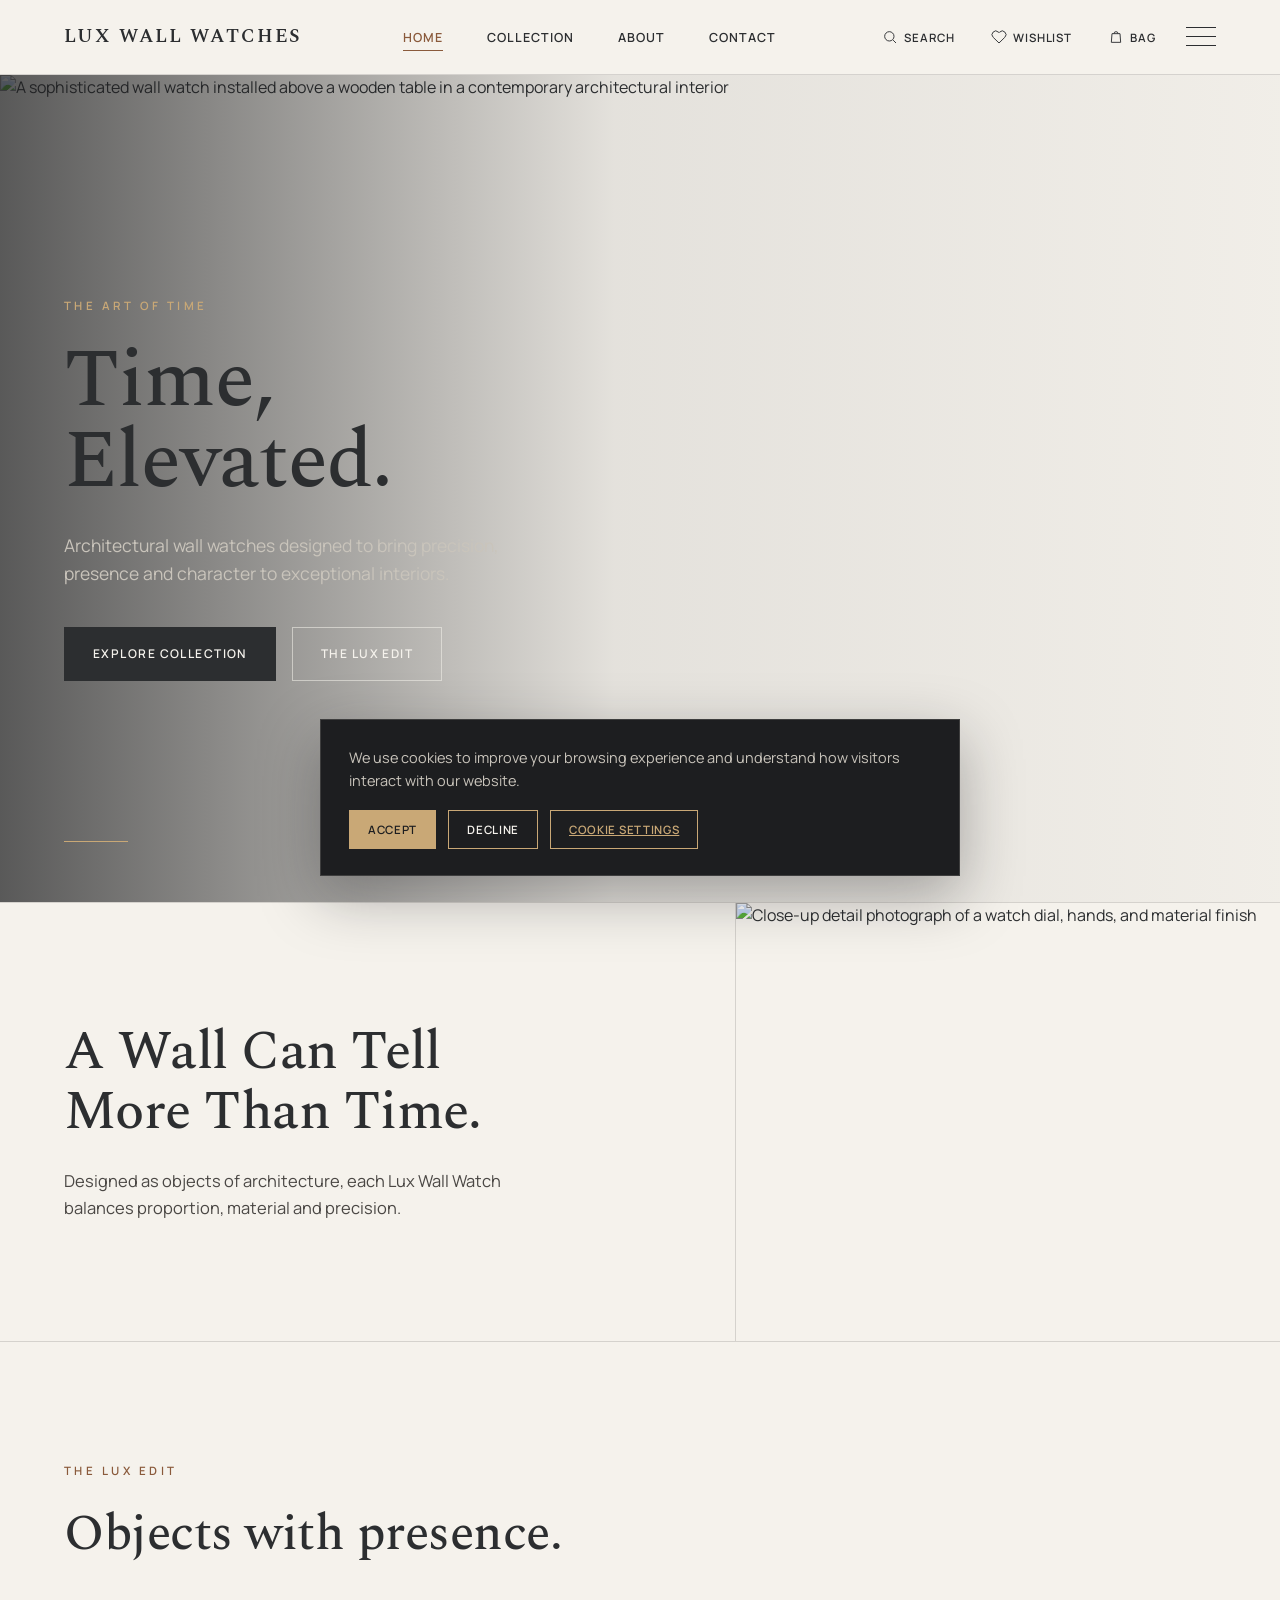
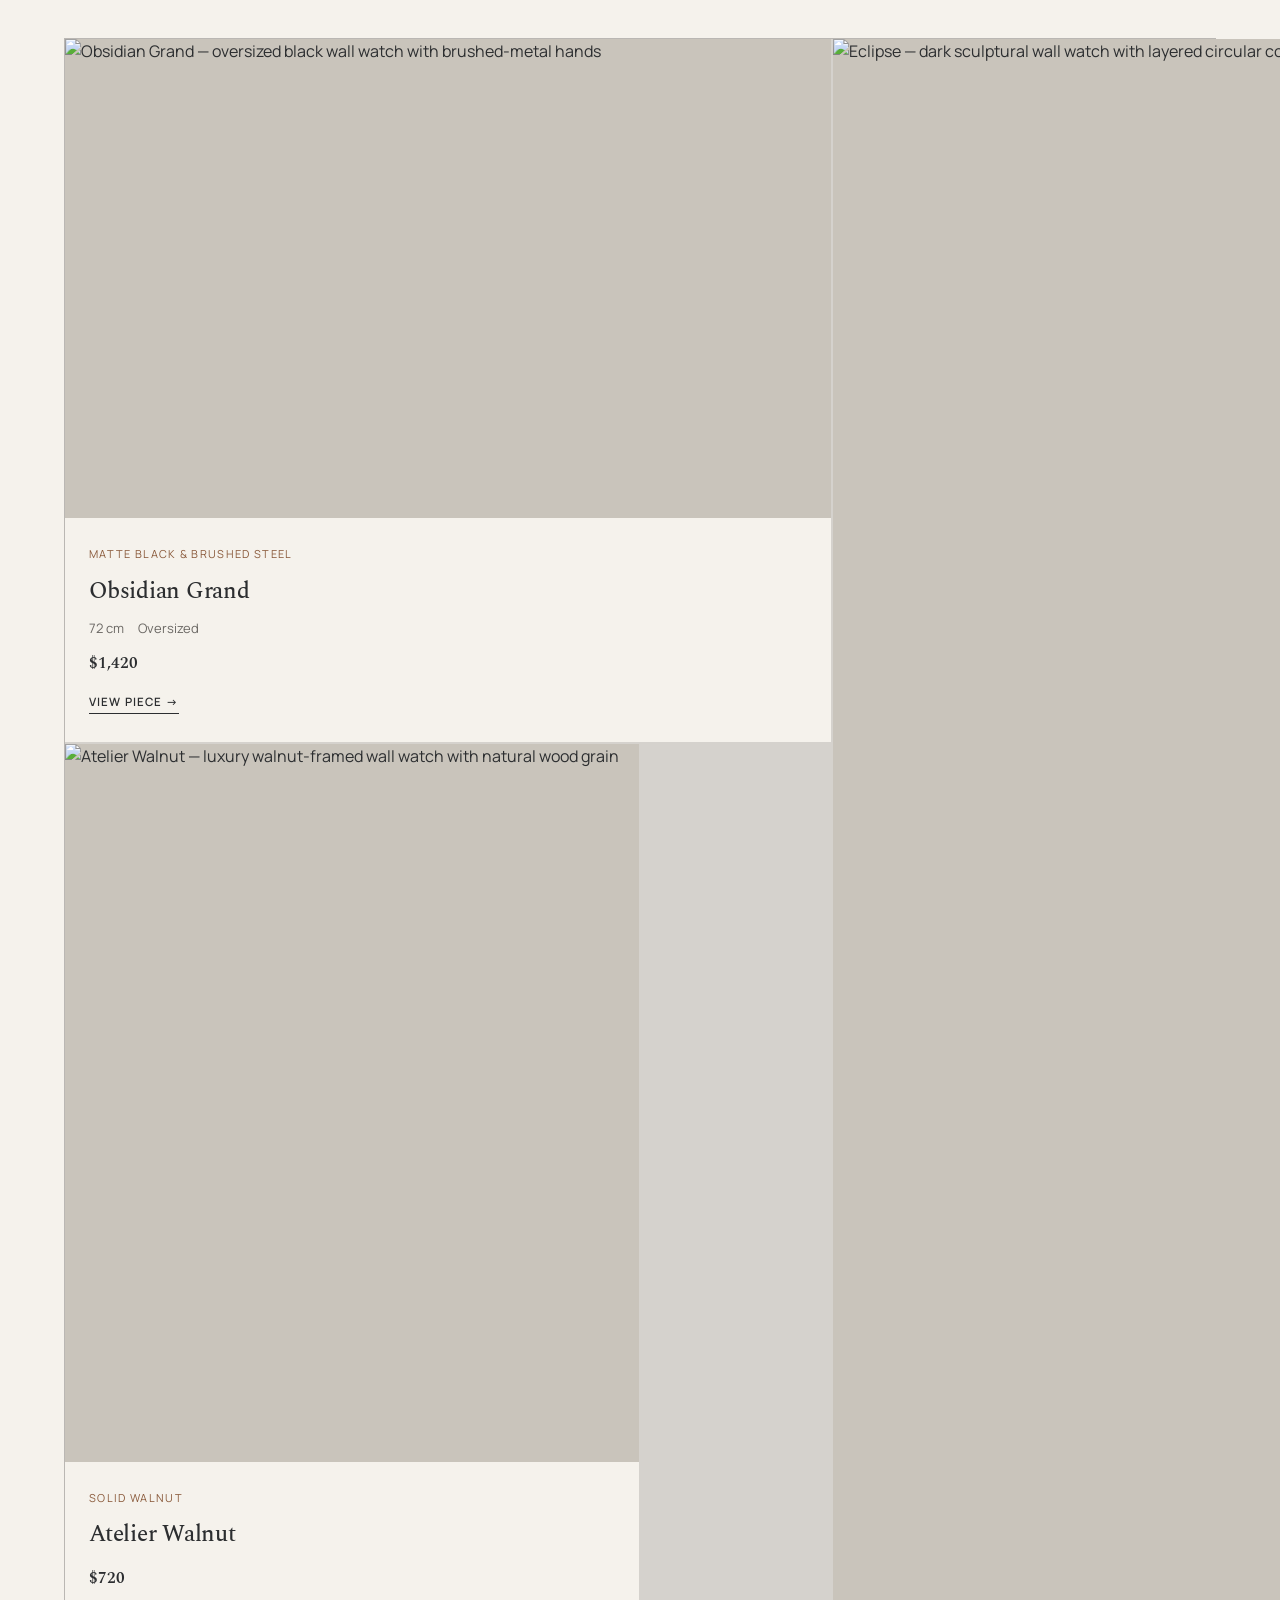
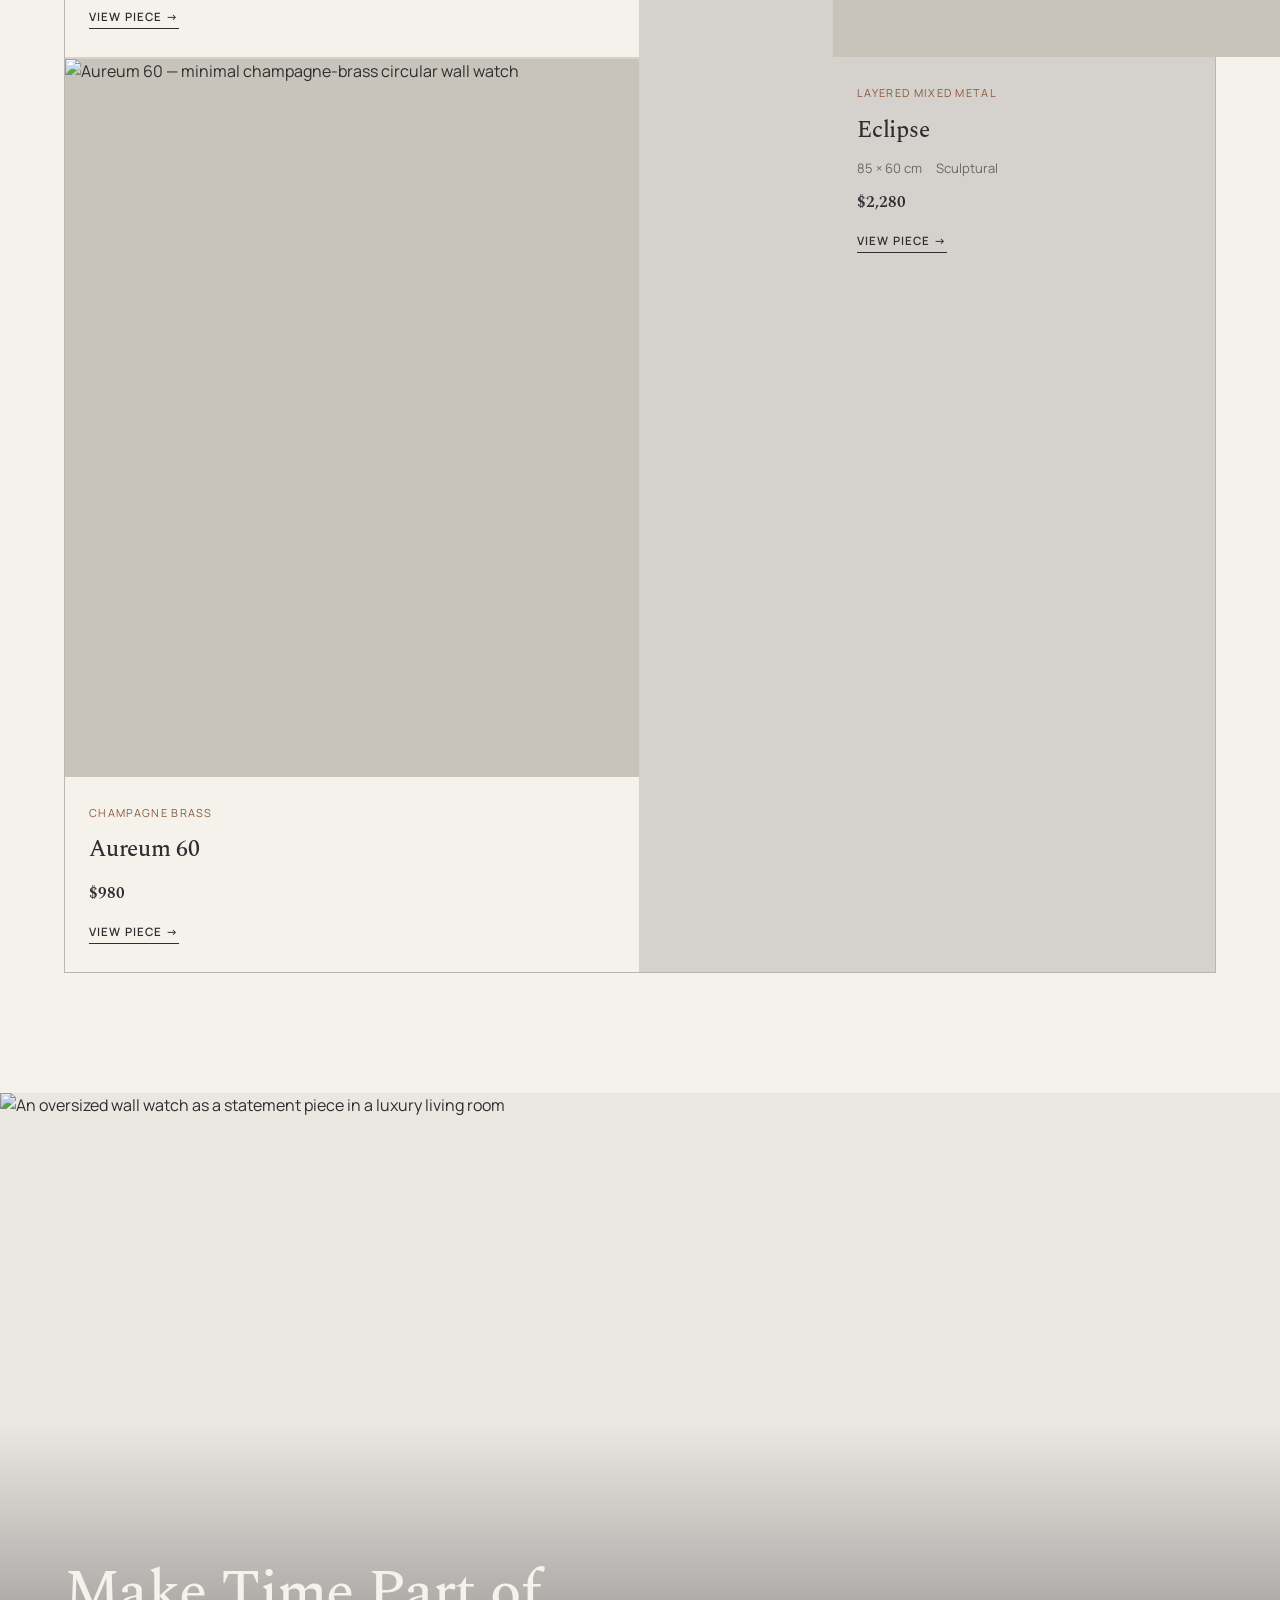
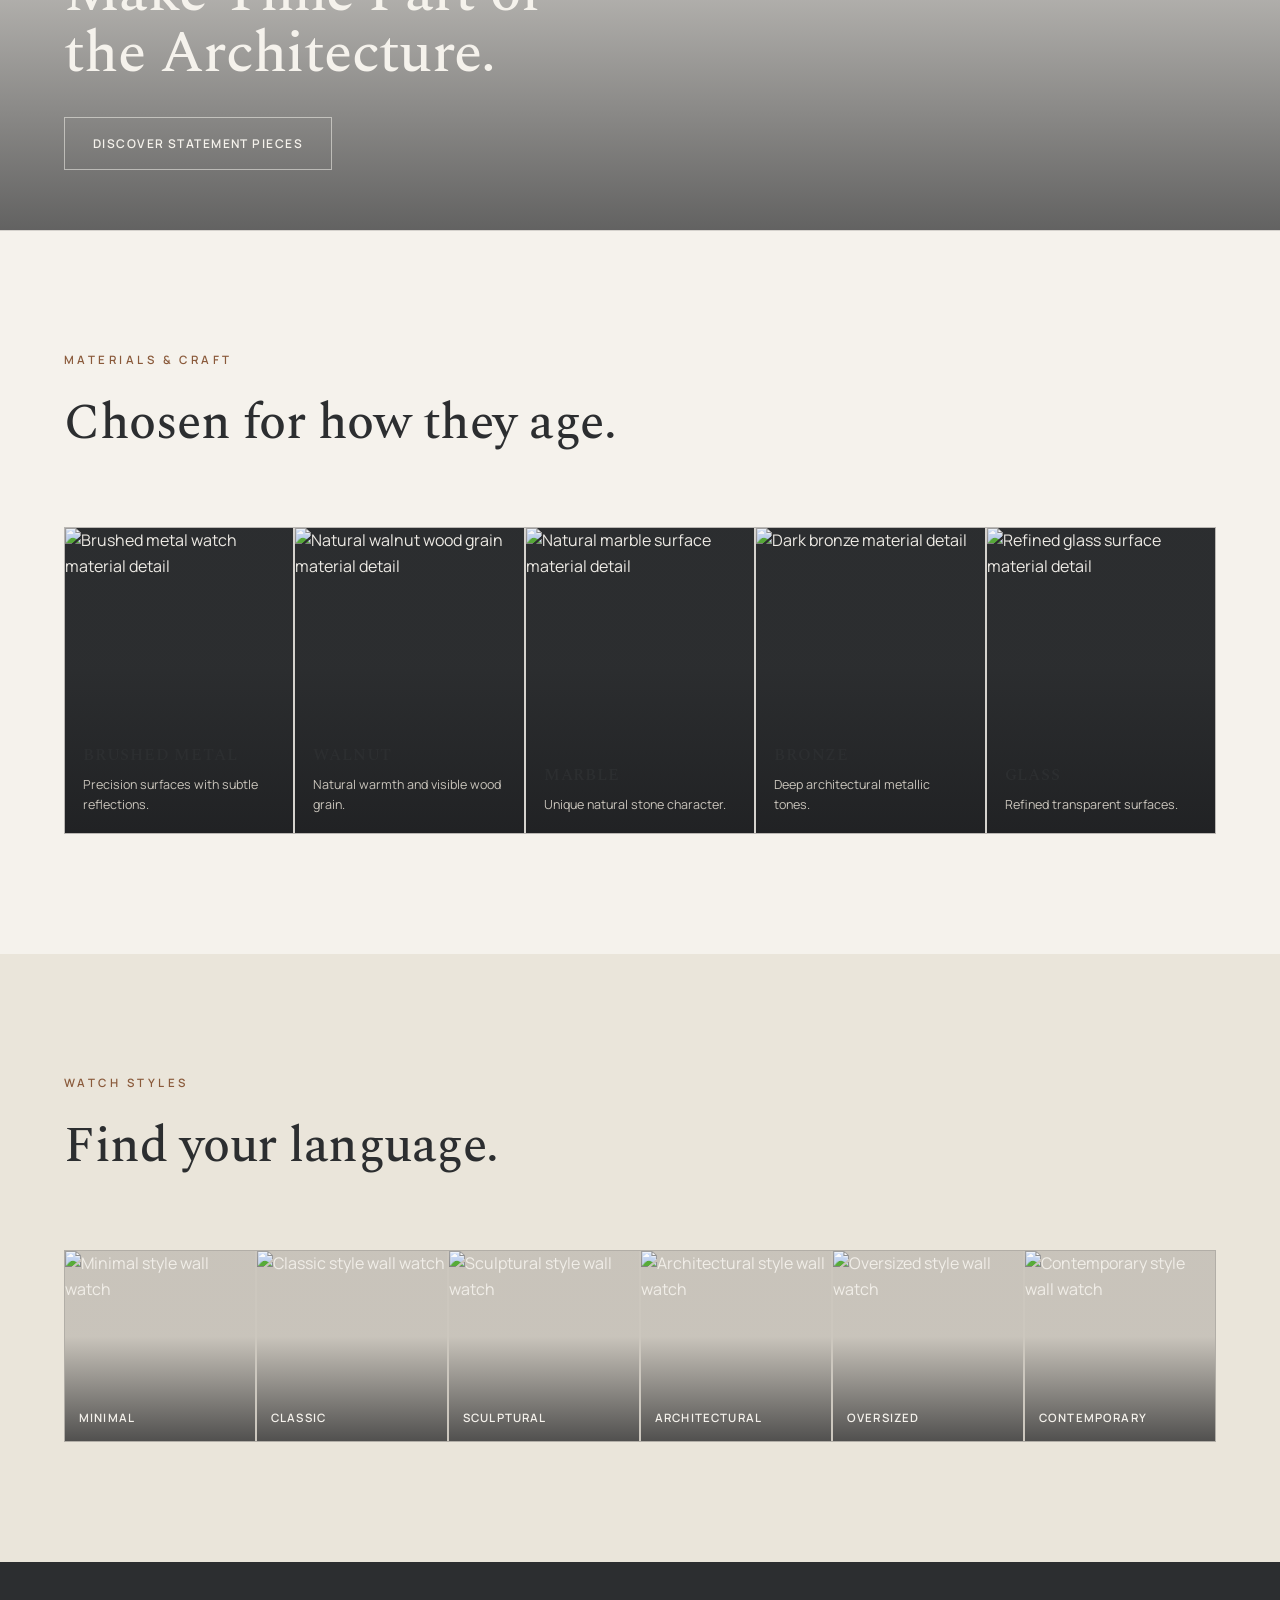
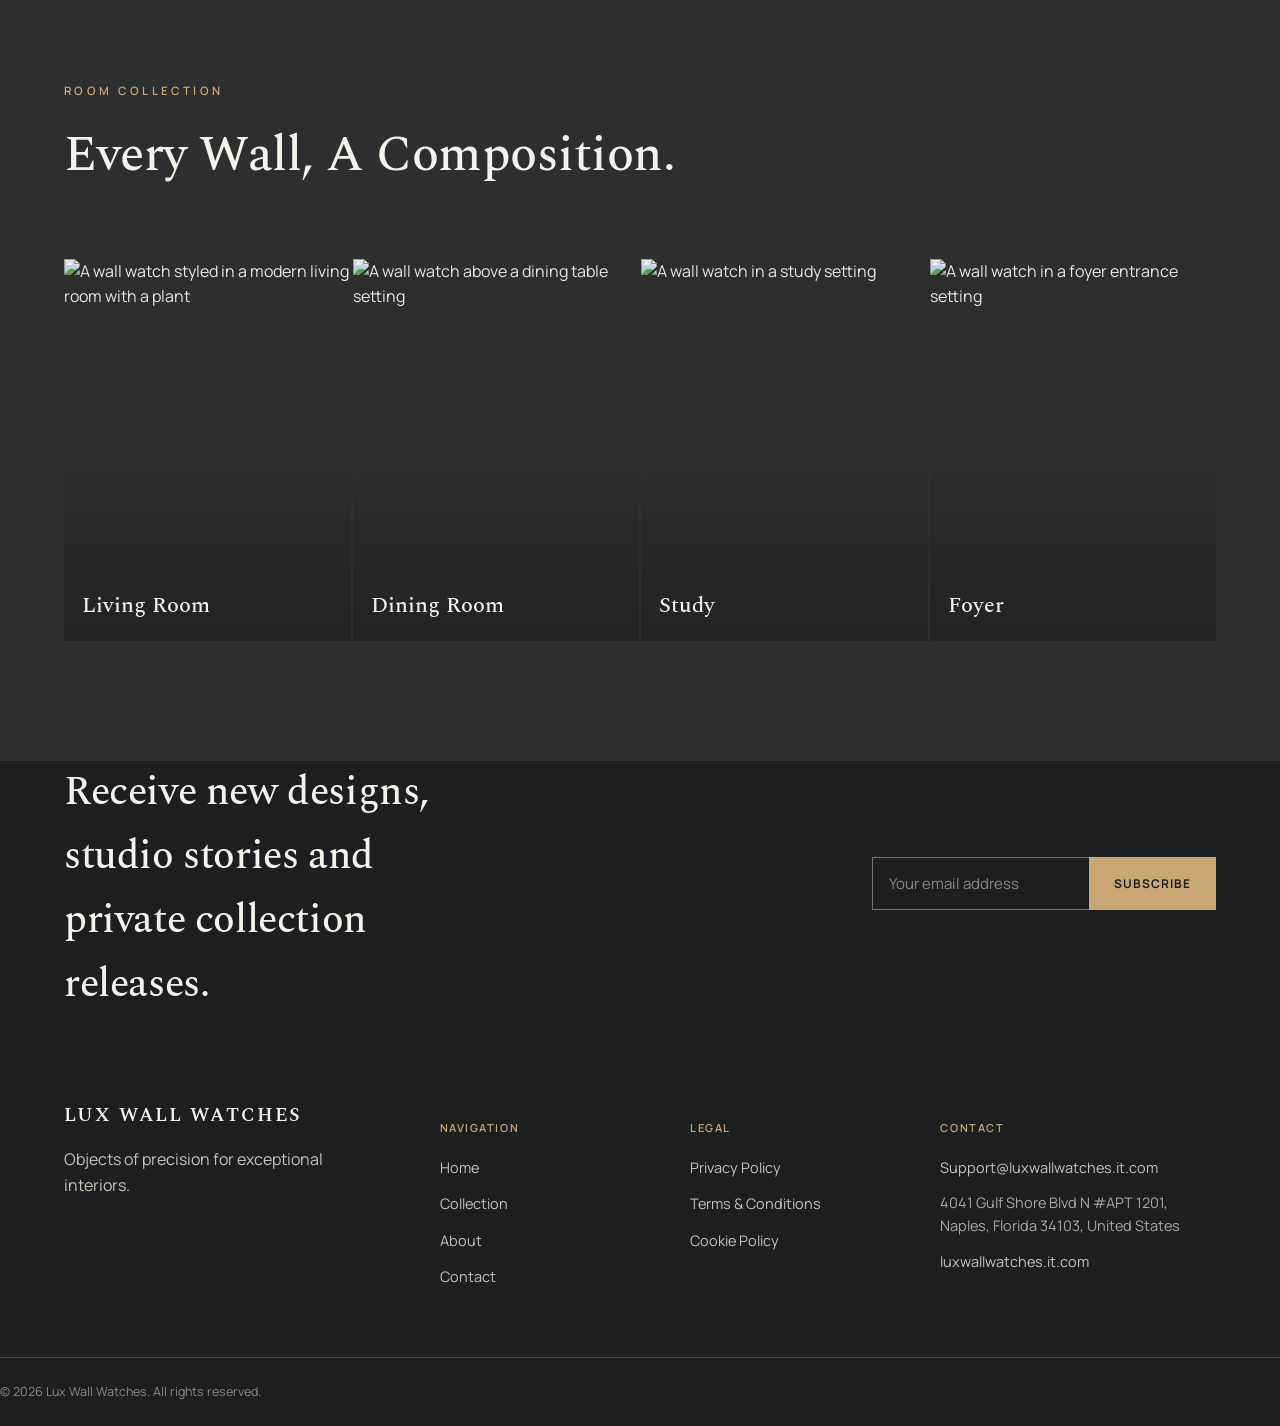
==== index.html @ 6daeae02 "Add files via upload" ====
<!DOCTYPE html><html lang="en"><head>
<meta charset="UTF-8">
<meta name="viewport" content="width=device-width, initial-scale=1.0">
<title>Lux Wall Watches | Luxury Designer Wall Watches</title>
<meta name="description" content="Discover Lux Wall Watches — a curated collection of modern, classic and sculptural wall watches designed for sophisticated interiors.">
<link rel="stylesheet" href="css/style.css">

	<script type="text/javascript" src="index_1.html"></script>
</head>
<body>

<header class="site-header">
  <div class="container header-inner">
    <a href="index.html" class="logo">Lux Wall Watches</a>
    <nav class="main-nav" id="primary-nav">
      <ul>
        <li><a href="index.html" aria-current="page">Home</a></li>
        <li><a href="collection.html">Collection</a></li>
        <li><a href="about.html">About</a></li>
        <li><a href="contact.html">Contact</a></li>
      </ul>
    </nav>
    <div class="header-actions">
      <button type="button" aria-label="Search"><svg viewBox="0 0 24 24"><circle cx="11" cy="11" r="7"></circle><line x1="21" y1="21" x2="16.65" y2="16.65"></line></svg><span class="label-text">Search</span></button>
      <button type="button" aria-label="Wishlist"><svg viewBox="0 0 24 24"><path d="M20.8 4.6a5.5 5.5 0 0 0-7.8 0L12 5.6l-1-1a5.5 5.5 0 0 0-7.8 7.8l1 1L12 21l7.8-7.6 1-1a5.5 5.5 0 0 0 0-7.8z"></path></svg><span class="label-text">Wishlist</span></button>
      <button type="button" aria-label="Bag"><svg viewBox="0 0 24 24"><path d="M6 7h12l1 13H5L6 7z"></path><path d="M9 7a3 3 0 0 1 6 0"></path></svg><span class="label-text">Bag</span></button>
      <button class="nav-toggle" aria-label="Open menu" aria-expanded="false" aria-controls="primary-nav"><span></span><span></span><span></span></button>
    </div>
  </div>
</header>
<div class="nav-scrim" id="nav-scrim"></div>

<!-- ============ CINEMATIC ARCHITECTURAL HERO ============ -->
<section class="hero">
  <img src="https://images.unsplash.com/photo-1707348102631-5a4c0a6eed6f?auto=format&fit=crop&w=1800&q=80" alt="A sophisticated wall watch installed above a wooden table in a contemporary architectural interior">
  <div class="hero-copy">
    <span class="eyebrow on-dark">The Art of Time</span>
    <h1>Time,<br>Elevated.</h1>
    <p class="lead">Architectural wall watches designed to bring precision, presence and character to exceptional interiors.</p>
    <div class="hero-ctas">
      <a href="collection.html" class="btn btn-solid">Explore Collection</a>
      <a href="about.html" class="btn btn-light">The Lux Edit</a>
    </div>
  </div>
  <div class="hero-line"></div>
</section>

<!-- ============ EDITORIAL STATEMENT ============ -->
<section class="statement">
  <div class="statement-grid">
    <div class="statement-copy reveal">
      <h2>A Wall Can Tell More Than Time.</h2>
      <p>Designed as objects of architecture, each Lux Wall Watch balances proportion, material and precision.</p>
    </div>
    <div class="statement-media reveal">
      <img src="https://images.unsplash.com/photo-1549382244-bf08f7a1bf96?auto=format&fit=crop&w=1000&q=80" alt="Close-up detail photograph of a watch dial, hands, and material finish">
    </div>
  </div>
</section>

<!-- ============ THE LUX EDIT (editorial gallery) ============ -->
<section class="section section-ivory" id="lux-edit">
  <div class="container">
    <div class="section-head reveal">
      <div>
        <span class="eyebrow">The Lux Edit</span>
        <h2>Objects with presence.</h2>
      </div>
    </div>

    <div class="edit-grid">
      <article class="piece p-xl reveal">
        <div class="piece-media"><img src="https://images.unsplash.com/photo-1661626753732-f9f5dfd1fc16?auto=format&fit=crop&w=1200&q=80" alt="Obsidian Grand — oversized black wall watch with brushed-metal hands"></div>
        <div class="piece-info">
          <span class="mat">Matte Black & Brushed Steel</span>
          <h3>Obsidian Grand</h3>
          <div class="piece-meta"><span>72 cm</span><span>Oversized</span></div>
          <div class="piece-price">$1,420</div>
          <a href="collection.html#obsidian-grand" class="piece-link">View Piece →</a>
        </div>
      </article>

      <article class="piece p-tall reveal">
        <div class="piece-media"><img src="https://images.unsplash.com/photo-1525562929550-63ef340cfe1d?auto=format&fit=crop&w=900&q=80" alt="Eclipse — dark sculptural wall watch with layered circular construction"></div>
        <div class="piece-info">
          <span class="mat">Layered Mixed Metal</span>
          <h3>Eclipse</h3>
          <div class="piece-meta"><span>85 × 60 cm</span><span>Sculptural</span></div>
          <div class="piece-price">$2,280</div>
          <a href="collection.html#eclipse" class="piece-link">View Piece →</a>
        </div>
      </article>

      <article class="piece p-sq reveal">
        <div class="piece-media"><img src="https://images.unsplash.com/photo-1593278091708-261619ad2756?auto=format&fit=crop&w=800&q=80" alt="Atelier Walnut — luxury walnut-framed wall watch with natural wood grain"></div>
        <div class="piece-info">
          <span class="mat">Solid Walnut</span>
          <h3>Atelier Walnut</h3>
          <div class="piece-price">$720</div>
          <a href="collection.html#atelier-walnut" class="piece-link">View Piece →</a>
        </div>
      </article>

      <article class="piece p-sq reveal">
        <div class="piece-media"><img src="https://images.unsplash.com/photo-1558603655-491ecfa8324f?auto=format&fit=crop&w=800&q=80" alt="Aureum 60 — minimal champagne-brass circular wall watch"></div>
        <div class="piece-info">
          <span class="mat">Champagne Brass</span>
          <h3>Aureum 60</h3>
          <div class="piece-price">$980</div>
          <a href="collection.html#aureum-60" class="piece-link">View Piece →</a>
        </div>
      </article>
    </div>
  </div>
</section>

<!-- ============ SIGNATURE STATEMENT (full width) ============ -->
<section class="signature">
  <img src="https://images.unsplash.com/photo-1555505324-d1ba066a38f4?auto=format&fit=crop&w=1800&q=80" alt="An oversized wall watch as a statement piece in a luxury living room">
  <div class="signature-copy">
    <h2>Make Time Part of the Architecture.</h2>
    <a href="collection.html#oversized" class="btn btn-light">Discover Statement Pieces</a>
  </div>
</section>

<!-- ============ MATERIALS & CRAFT ============ -->
<section class="section section-ivory">
  <div class="container">
    <div class="section-head reveal">
      <div>
        <span class="eyebrow">Materials & Craft</span>
        <h2>Chosen for how they age.</h2>
      </div>
    </div>
    <div class="materials-grid">
      <div class="material-tile">
        <img src="https://images.unsplash.com/photo-1595780784502-64b04f614781?auto=format&fit=crop&w=600&q=80" alt="Brushed metal watch material detail">
        <div class="m-copy"><h4>Brushed Metal</h4><p>Precision surfaces with subtle reflections.</p></div>
      </div>
      <div class="material-tile">
        <img src="https://images.unsplash.com/photo-1593278091708-261619ad2756?auto=format&fit=crop&w=600&q=80" alt="Natural walnut wood grain material detail">
        <div class="m-copy"><h4>Walnut</h4><p>Natural warmth and visible wood grain.</p></div>
      </div>
      <div class="material-tile">
        <img src="https://images.unsplash.com/photo-1594995846645-d58328c3ffa4?auto=format&fit=crop&w=600&q=80" alt="Natural marble surface material detail">
        <div class="m-copy"><h4>Marble</h4><p>Unique natural stone character.</p></div>
      </div>
      <div class="material-tile">
        <img src="https://images.unsplash.com/photo-1606674556490-c2bbb4ee05e5?auto=format&fit=crop&w=600&q=80" alt="Dark bronze material detail">
        <div class="m-copy"><h4>Bronze</h4><p>Deep architectural metallic tones.</p></div>
      </div>
      <div class="material-tile">
        <img src="https://images.unsplash.com/photo-1564091880021-bb02f2b2928d?auto=format&fit=crop&w=600&q=80" alt="Refined glass surface material detail">
        <div class="m-copy"><h4>Glass</h4><p>Refined transparent surfaces.</p></div>
      </div>
    </div>
  </div>
</section>

<!-- ============ WATCH STYLES ============ -->
<section class="section section-dim">
  <div class="container">
    <div class="section-head reveal">
      <div>
        <span class="eyebrow">Watch Styles</span>
        <h2>Find your language.</h2>
      </div>
    </div>
    <div class="styles-grid">
      <a class="style-tile" href="collection.html#minimal">
        <img src="https://images.unsplash.com/photo-1547822050-0fdeeb81c946?auto=format&fit=crop&w=500&q=80" alt="Minimal style wall watch">
        <span>Minimal</span>
      </a>
      <a class="style-tile" href="collection.html#classic">
        <img src="https://images.unsplash.com/photo-1616198814651-e71f960c3180?auto=format&fit=crop&w=500&q=80" alt="Classic style wall watch">
        <span>Classic</span>
      </a>
      <a class="style-tile" href="collection.html#sculptural">
        <img src="https://images.unsplash.com/photo-1528387810833-7b46bb8e8778?auto=format&fit=crop&w=500&q=80" alt="Sculptural style wall watch">
        <span>Sculptural</span>
      </a>
      <a class="style-tile" href="collection.html#architectural">
        <img src="https://images.unsplash.com/photo-1602162786736-1575a5b1be76?auto=format&fit=crop&w=500&q=80" alt="Architectural style wall watch">
        <span>Architectural</span>
      </a>
      <a class="style-tile" href="collection.html#oversized">
        <img src="https://images.unsplash.com/photo-1661626753732-f9f5dfd1fc16?auto=format&fit=crop&w=500&q=80" alt="Oversized style wall watch">
        <span>Oversized</span>
      </a>
      <a class="style-tile" href="collection.html#contemporary">
        <img src="https://images.unsplash.com/photo-1575203091586-611fe505bb0e?auto=format&fit=crop&w=500&q=80" alt="Contemporary style wall watch">
        <span>Contemporary</span>
      </a>
    </div>
  </div>
</section>

<!-- ============ ROOM COLLECTION ============ -->
<section class="section section-graphite">
  <div class="container">
    <div class="section-head reveal">
      <div>
        <span class="eyebrow on-dark">Room Collection</span>
        <h2 style="color:var(--ivory)">Every Wall, A Composition.</h2>
      </div>
    </div>
    <div class="room-grid">
      <div class="room-tile">
        <img src="https://images.unsplash.com/photo-1633603125151-6a3c1a4778a5?auto=format&fit=crop&w=700&q=80" alt="A wall watch styled in a modern living room with a plant">
        <span class="room-label">Living Room</span>
      </div>
      <div class="room-tile">
        <img src="https://images.unsplash.com/photo-1549190179-646f048c6108?auto=format&fit=crop&w=700&q=80" alt="A wall watch above a dining table setting">
        <span class="room-label">Dining Room</span>
      </div>
      <div class="room-tile">
        <img src="https://images.unsplash.com/photo-1524671470795-c7d181eca26e?auto=format&fit=crop&w=700&q=80" alt="A wall watch in a study setting">
        <span class="room-label">Study</span>
      </div>
      <div class="room-tile">
        <img src="https://images.unsplash.com/photo-1595780784502-64b04f614781?auto=format&fit=crop&w=700&q=80" alt="A wall watch in a foyer entrance setting">
        <span class="room-label">Foyer</span>
      </div>
    </div>
  </div>
</section>

<!-- ============ NEWSLETTER ============ -->
<section class="section-deep tight">
  <div class="container newsletter">
    <div class="newsletter-copy">
      <h2 style="color:var(--ivory)">Receive new designs, studio stories and private collection releases.</h2>
    </div>
    <div>
      <form class="newsletter-form" action="#" method="post">
        <input type="email" required="" placeholder="Your email address" aria-label="Email address">
        <button type="submit">Subscribe</button>
      </form>
      <p class="form-msg"></p>
    </div>
  </div>
</section>

<footer class="site-footer">
  <div class="container footer-top">
    <div class="footer-brand">
      <a href="index.html" class="logo">Lux Wall Watches</a>
      <p class="footer-tagline">Objects of precision for exceptional interiors.</p>
    </div>
    <div class="footer-col">
      <h5>Navigation</h5>
      <ul>
        <li><a href="index.html">Home</a></li>
        <li><a href="collection.html">Collection</a></li>
        <li><a href="about.html">About</a></li>
        <li><a href="contact.html">Contact</a></li>
      </ul>
    </div>
    <div class="footer-col">
      <h5>Legal</h5>
      <ul>
        <li><a href="privacy-policy.html">Privacy Policy</a></li>
        <li><a href="terms.html">Terms & Conditions</a></li>
        <li><a href="cookie-policy.html">Cookie Policy</a></li>
      </ul>
    </div>
    <div class="footer-col">
      <h5>Contact</h5>
      <ul>
        <li><a href="/cdn-cgi/l/email-protection#71220401011e0305311d040906101d1d061005121914025f18055f121e1c"><span class="__cf_email__" data-cfemail="f5a68085859a8781b599808d82949999829481969d9086db9c81db969a98">[email protected]</span></a></li>
        <li><p>4041 Gulf Shore Blvd N #APT 1201, Naples, Florida 34103, United States</p></li>
        <li><a href="https://luxwallwatches.it.com">luxwallwatches.it.com</a></li>
      </ul>
    </div>
  </div>
  <div class="container footer-bottom">
    <span>© 2026 Lux Wall Watches. All rights reserved.</span>
  </div>
</footer>

<div class="cookie-banner" id="cookie-banner">
  <p>We use cookies to improve your browsing experience and understand how visitors interact with our website.</p>
  <div class="cookie-actions">
    <button type="button" class="cookie-accept">Accept</button>
    <button type="button" class="cookie-decline">Decline</button>
    <button type="button" class="cookie-settings">Cookie Settings</button>
  </div>
</div>

<script data-cfasync="false" src="js/email-decode.min.js"></script><script src="js/script.js"></script>


</body></html>
---- css/style.css ----
/* =========================================================
   LUX WALL WATCHES — stylesheet
   Luxury horology + contemporary architecture + collector's gallery.
   Palette:  graphite #2C2E30 | ivory #F5F2EC | stone #C9C4BB
             bronze #8A5A3B | steel #9AA0A6 | walnut #5C3A28 | champagne #C9A876
   Type:     Spectral (refined modern serif) / Manrope (geometric sans)
   ========================================================= */

@import url('https://fonts.googleapis.com/css2?family=Spectral:ital,wght@0,300;0,400;0,500;0,600;1,400&family=Manrope:wght@400;500;600;700&display=swap');

:root{
  --graphite:#2C2E30;
  --graphite-deep:#1D1E20;
  --ivory:#F5F2EC;
  --ivory-dim:#EAE5DA;
  --stone:#C9C4BB;
  --stone-deep:#AFA89C;
  --bronze:#8A5A3B;
  --bronze-light:#B07C55;
  --steel:#9AA0A6;
  --walnut:#5C3A28;
  --champagne:#C9A876;
  --champagne-light:#DEC496;
  --line: rgba(44,46,48,0.16);
  --line-light: rgba(245,242,236,0.2);

  --serif: 'Spectral', serif;
  --sans: 'Manrope', sans-serif;

  --max: 1380px;
  --pad: clamp(20px, 5vw, 88px);
}

*,*::before,*::after{ box-sizing:border-box; }
html{ scroll-behavior:smooth; }
body{
  margin:0;
  background:var(--ivory);
  color:var(--graphite);
  font-family:var(--sans);
  font-weight:400;
  font-size:16px;
  line-height:1.6;
  -webkit-font-smoothing:antialiased;
}
img{ max-width:100%; display:block; }
a{ color:inherit; text-decoration:none; }
h1,h2,h3,h4{
  font-family:var(--serif);
  font-weight:500;
  margin:0;
  letter-spacing:-0.01em;
  color:var(--graphite);
}
p{ margin:0; }
ul{ margin:0; padding:0; list-style:none; }
button{ font-family:var(--sans); }
.container{ max-width:var(--max); margin:0 auto; padding-left:var(--pad); padding-right:var(--pad); }

a:focus-visible, button:focus-visible, input:focus-visible, textarea:focus-visible{
  outline:2px solid var(--bronze);
  outline-offset:3px;
}
@media (prefers-reduced-motion: reduce){
  *{ animation-duration:0.01ms !important; animation-iteration-count:1 !important; transition-duration:0.01ms !important; scroll-behavior:auto !important; }
}

.reveal{ opacity:0; transform:translateY(24px); transition:opacity .8s ease, transform .8s ease; }
.reveal.is-visible{ opacity:1; transform:translateY(0); }

.eyebrow{
  font-family:var(--sans);
  font-size:11.5px;
  letter-spacing:0.3em;
  text-transform:uppercase;
  color:var(--bronze);
  font-weight:600;
}
.eyebrow.on-dark{ color:var(--champagne); }

/* ================= HEADER ================= */
.site-header{
  position:sticky; top:0; z-index:60;
  background:rgba(245,242,236,0.95);
  backdrop-filter:blur(10px);
  border-bottom:1px solid var(--line);
}
.header-inner{ display:flex; align-items:center; justify-content:space-between; padding-top:22px; padding-bottom:22px; }
.logo{
  font-family:var(--serif); font-size:19px; letter-spacing:0.1em; font-weight:600;
  color:var(--graphite); text-transform:uppercase;
}
.main-nav ul{ display:flex; gap:44px; }
.main-nav a{
  font-size:12.5px; letter-spacing:0.08em; text-transform:uppercase; font-weight:600;
  color:var(--graphite); padding-bottom:4px; border-bottom:1px solid transparent;
  transition:border-color .25s ease, color .25s ease;
}
.main-nav a:hover, .main-nav a[aria-current="page"]{ color:var(--bronze); border-bottom-color:var(--bronze); }

.header-actions{ display:flex; align-items:center; gap:24px; }
.header-actions button{
  background:none; border:none; cursor:pointer;
  font-size:11.5px; letter-spacing:0.08em; text-transform:uppercase; color:var(--graphite); font-weight:600;
  display:flex; align-items:center; gap:6px;
}
.header-actions button svg{ width:16px; height:16px; stroke:var(--graphite); fill:none; stroke-width:1.4; }

.nav-toggle{ display:none; background:none; border:none; cursor:pointer; width:30px; height:20px; position:relative; }
.nav-toggle span{ position:absolute; left:0; right:0; height:1px; background:var(--graphite); transition:transform .3s ease, opacity .3s ease; }
.nav-toggle span:nth-child(1){ top:0; }
.nav-toggle span:nth-child(2){ top:9px; }
.nav-toggle span:nth-child(3){ top:18px; }
.nav-toggle.open span:nth-child(1){ transform:translateY(9px) rotate(45deg); }
.nav-toggle.open span:nth-child(2){ opacity:0; }
.nav-toggle.open span:nth-child(3){ transform:translateY(-9px) rotate(-45deg); }

@media (max-width: 880px){
  .main-nav{
    position:fixed; inset:0 0 0 auto; width:min(340px, 86vw); height:100vh;
    background:var(--ivory); border-left:1px solid var(--line);
    transform:translateX(100%); transition:transform .4s ease; padding:110px 34px 40px; z-index:55;
  }
  .main-nav.open{ transform:translateX(0); }
  .main-nav ul{ flex-direction:column; gap:0; }
  .main-nav li{ border-bottom:1px solid var(--line); }
  .main-nav a{ display:block; padding:18px 0; font-size:16px; border-bottom:none; }
  .nav-toggle{ display:block; }
  .header-actions .label-text{ display:none; }
}
.nav-scrim{ position:fixed; inset:0; background:rgba(29,30,32,0.4); opacity:0; pointer-events:none; transition:opacity .3s ease; z-index:54; }
.nav-scrim.open{ opacity:1; pointer-events:auto; }

/* ================= CINEMATIC ARCHITECTURAL HERO ================= */
.hero{ position:relative; height:92vh; min-height:560px; overflow:hidden; border-bottom:1px solid var(--line); }
.hero img{ width:100%; height:100%; object-fit:cover; }
.hero::after{ content:''; position:absolute; inset:0; background:linear-gradient(90deg, rgba(29,30,32,0.72) 0%, rgba(29,30,32,0.08) 48%, rgba(29,30,32,0.02) 100%); }
.hero-copy{ position:absolute; left:0; top:0; bottom:0; z-index:2; display:flex; flex-direction:column; justify-content:center; padding:0 var(--pad); max-width:640px; color:var(--ivory); }
.hero-copy .eyebrow{ display:block; margin-bottom:24px; }
.hero h1{ font-size:clamp(46px, 6.4vw, 88px); line-height:1.0; font-weight:500; }
.hero-copy p.lead{ margin-top:28px; max-width:42ch; font-size:17.5px; color:var(--stone); font-weight:400; }
.hero-ctas{ display:flex; gap:16px; margin-top:40px; flex-wrap:wrap; }
.hero-line{ position:absolute; left:var(--pad); bottom:60px; width:64px; height:1px; background:var(--champagne); z-index:2; }

.btn{
  display:inline-flex; align-items:center; gap:10px;
  font-family:var(--sans); font-size:12px; letter-spacing:0.12em; text-transform:uppercase; font-weight:600;
  padding:16px 28px; border:1px solid var(--graphite);
  transition:background .25s ease, color .25s ease, border-color .25s ease;
  cursor:pointer; background:transparent; color:var(--graphite);
}
.btn-solid{ background:var(--graphite); color:var(--ivory); }
.btn-solid:hover{ background:var(--bronze); border-color:var(--bronze); }
.btn-outline:hover{ background:var(--graphite); color:var(--ivory); }
.btn-light{ border-color:rgba(245,242,236,0.55); color:var(--ivory); }
.btn-light:hover{ background:var(--ivory); color:var(--graphite); }

@media (max-width: 700px){ .hero{ height:78vh; } .hero-line{ display:none; } }

/* ================= EDITORIAL STATEMENT (horizontal) ================= */
.statement{ border-bottom:1px solid var(--line); }
.statement-grid{ display:grid; grid-template-columns:1.15fr 0.85fr; }
.statement-copy{ padding:120px var(--pad); border-right:1px solid var(--line); display:flex; flex-direction:column; justify-content:center; }
.statement-copy h2{ font-size:clamp(34px, 4.4vw, 54px); line-height:1.1; max-width:16ch; }
.statement-copy p{ margin-top:26px; font-size:16.5px; color:#4a4744; max-width:44ch; }
.statement-media{ overflow:hidden; aspect-ratio:auto; }
.statement-media img{ width:100%; height:100%; object-fit:cover; min-height:340px; }
@media (max-width: 940px){
  .statement-grid{ grid-template-columns:1fr; }
  .statement-copy{ border-right:none; border-bottom:1px solid var(--line); padding:70px var(--pad); }
}

/* ================= SECTION shells ================= */
.section{ padding:120px 0; }
.section.tight{ padding:84px 0; }
.section-ivory{ background:var(--ivory); }
.section-dim{ background:var(--ivory-dim); }
.section-graphite{ background:var(--graphite); color:var(--ivory); }
.section-deep{ background:var(--graphite-deep); color:var(--ivory); }
.section-head{ display:flex; justify-content:space-between; align-items:flex-end; gap:30px; margin-bottom:64px; flex-wrap:wrap; }
.section-head .eyebrow{ display:block; margin-bottom:14px; }
.section-head h2{ font-size:clamp(32px,4vw,50px); }
.section-head p{ font-size:16px; color:#4a4744; max-width:34ch; }
.section-graphite .section-head p, .section-deep .section-head p{ color:var(--stone); }

/* ================= LUX EDIT (editorial gallery grid) ================= */
.edit-grid{ display:grid; grid-template-columns:repeat(6,1fr); gap:2px; background:var(--line); border:1px solid var(--line); }
.piece{ position:relative; background:var(--ivory); }
.piece-media{ position:relative; overflow:hidden; background:var(--stone); }
.piece-media img{ width:100%; height:100%; object-fit:cover; transition:transform .7s ease; }
.piece:hover .piece-media img{ transform:scale(1.05); }
.piece-tag{
  position:absolute; top:14px; left:14px; z-index:2;
  background:var(--graphite); color:var(--ivory);
  font-size:10px; letter-spacing:0.14em; text-transform:uppercase; padding:6px 11px;
}
.piece-info{ padding:22px 24px 28px; }
.piece-info .mat{ font-size:11px; letter-spacing:0.12em; text-transform:uppercase; color:var(--bronze); }
.piece-info h3{ font-size:23px; margin-top:8px; font-weight:500; }
.piece-meta{ display:flex; gap:14px; margin-top:8px; font-size:13px; color:#6b6864; }
.piece-price{ margin-top:12px; font-size:16px; font-weight:600; font-family:var(--serif); }
.piece-link{
  display:inline-flex; align-items:center; gap:8px; margin-top:16px;
  font-size:11.5px; letter-spacing:0.1em; text-transform:uppercase; font-weight:600;
  border-bottom:1px solid var(--graphite); padding-bottom:2px; cursor:pointer; background:none; border-top:none; border-left:none; border-right:none;
  color:var(--graphite); font-family:var(--sans);
}
.piece-link:hover{ color:var(--bronze); border-color:var(--bronze); }

.piece.p-xl{ grid-column:span 4; }
.piece.p-xl .piece-media{ aspect-ratio:16/10; }
.piece.p-tall{ grid-column:span 2; grid-row:span 2; }
.piece.p-tall .piece-media{ aspect-ratio:3/5; height:100%; }
.piece.p-sq{ grid-column:span 3; }
.piece.p-sq .piece-media{ aspect-ratio:4/5; }

@media (max-width: 980px){
  .edit-grid{ grid-template-columns:repeat(2,1fr); }
  .piece.p-xl, .piece.p-sq{ grid-column:span 2; }
  .piece.p-tall{ grid-column:span 2; grid-row:auto; }
  .piece.p-tall .piece-media{ aspect-ratio:4/5; height:auto; }
}

/* ================= SIGNATURE STATEMENT (full width) ================= */
.signature{ position:relative; height:82vh; min-height:480px; overflow:hidden; border-bottom:1px solid var(--line); }
.signature img{ width:100%; height:100%; object-fit:cover; }
.signature::after{ content:''; position:absolute; inset:0; background:linear-gradient(0deg, rgba(29,30,32,0.68) 0%, rgba(29,30,32,0.05) 55%); }
.signature-copy{ position:absolute; left:0; right:0; bottom:0; z-index:2; padding:60px var(--pad); }
.signature-copy h2{ color:var(--ivory); font-size:clamp(36px,5vw,58px); line-height:1.05; max-width:16ch; }
.signature-copy .btn{ margin-top:32px; }

/* ================= MATERIALS & CRAFT ================= */
.materials-grid{ display:grid; grid-template-columns:repeat(5,1fr); gap:2px; background:var(--line); border:1px solid var(--line); }
.material-tile{ position:relative; aspect-ratio:3/4; overflow:hidden; display:flex; align-items:flex-end; color:var(--ivory); background:var(--graphite); }
.material-tile img{ position:absolute; inset:0; width:100%; height:100%; object-fit:cover; transition:transform .6s ease; }
.material-tile:hover img{ transform:scale(1.08); }
.material-tile::after{ content:''; position:absolute; inset:0; background:linear-gradient(0deg, rgba(29,30,32,0.75), rgba(29,30,32,0.04) 55%); }
.material-tile .m-copy{ position:relative; z-index:1; padding:18px; }
.material-tile h4{ font-size:16px; letter-spacing:0.05em; text-transform:uppercase; margin-bottom:6px; font-weight:600; }
.material-tile p{ font-size:12.5px; color:var(--stone); }
@media (max-width: 980px){ .materials-grid{ grid-template-columns:repeat(3,1fr); } }
@media (max-width: 620px){ .materials-grid{ grid-template-columns:repeat(2,1fr); } }

/* ================= WATCH STYLES nav ================= */
.styles-grid{ display:grid; grid-template-columns:repeat(6,1fr); gap:2px; background:var(--line); border:1px solid var(--line); }
.style-tile{ position:relative; aspect-ratio:1/1; overflow:hidden; display:flex; align-items:flex-end; color:var(--ivory); }
.style-tile img{ position:absolute; inset:0; width:100%; height:100%; object-fit:cover; transition:transform .6s ease; }
.style-tile:hover img{ transform:scale(1.08); }
.style-tile::after{ content:''; position:absolute; inset:0; background:linear-gradient(0deg, rgba(29,30,32,0.7), rgba(29,30,32,0.02) 55%); }
.style-tile span{ position:relative; z-index:1; padding:14px; font-size:11.5px; letter-spacing:0.1em; text-transform:uppercase; font-weight:600; }
@media (max-width: 980px){ .styles-grid{ grid-template-columns:repeat(3,1fr); } }
@media (max-width: 620px){ .styles-grid{ grid-template-columns:repeat(2,1fr); } }

/* ================= ROOM COLLECTION ================= */
.room-grid{ display:grid; grid-template-columns:repeat(4,1fr); gap:2px; }
.room-tile{ position:relative; aspect-ratio:3/4; overflow:hidden; color:var(--ivory); }
.room-tile img{ position:absolute; inset:0; width:100%; height:100%; object-fit:cover; transition:transform .6s ease; }
.room-tile:hover img{ transform:scale(1.06); }
.room-tile::after{ content:''; position:absolute; inset:0; background:linear-gradient(0deg, rgba(29,30,32,0.7), rgba(29,30,32,0.05) 50%); }
.room-tile .room-label{ position:absolute; left:18px; bottom:18px; z-index:1; font-family:var(--serif); font-size:22px; font-weight:500; }
@media (max-width: 900px){ .room-grid{ grid-template-columns:repeat(2,1fr); } }

/* ================= FILTER BAR (Collection page) ================= */
.filter-bar{ display:flex; gap:10px; flex-wrap:wrap; padding:34px 0 50px; border-bottom:1px solid var(--line); margin-bottom:60px; }
.filter-bar button{
  background:transparent; border:1px solid var(--line); color:var(--graphite);
  font-family:var(--sans); font-size:11.5px; letter-spacing:0.08em; text-transform:uppercase; font-weight:600;
  padding:11px 20px; cursor:pointer; transition:all .2s ease;
}
.filter-bar button.active, .filter-bar button:hover{ background:var(--graphite); border-color:var(--graphite); color:var(--ivory); }

.gallery-grid{ display:grid; grid-template-columns:repeat(3,1fr); gap:2px; background:var(--line); border:1px solid var(--line); }
.gallery-grid .piece-media{ aspect-ratio:4/5; }
@media (max-width: 900px){ .gallery-grid{ grid-template-columns:repeat(2,1fr); } }
@media (max-width: 560px){ .gallery-grid{ grid-template-columns:1fr; } }

/* ================= product detail modal ================= */
.pd-overlay{ position:fixed; inset:0; z-index:90; background:rgba(29,30,32,0.68); display:none; align-items:center; justify-content:center; padding:24px; }
.pd-overlay.open{ display:flex; }
.pd-modal{ background:var(--ivory); max-width:980px; width:100%; max-height:90vh; overflow:auto; display:grid; grid-template-columns:1fr 1fr 1.1fr; position:relative; }
.pd-close{ position:absolute; top:16px; right:16px; z-index:2; background:var(--ivory); border:1px solid var(--line); width:36px; height:36px; cursor:pointer; font-size:18px; line-height:1; }
.pd-media{ aspect-ratio:4/5; overflow:hidden; display:none; }
.pd-media:first-of-type{ display:block; }
.pd-media img{ width:100%; height:100%; object-fit:cover; }
.pd-info{ padding:44px 38px; }
.pd-info .mat{ font-size:11px; letter-spacing:0.12em; text-transform:uppercase; color:var(--bronze); }
.pd-info h3{ font-size:27px; margin-top:10px; }
.pd-desc{ margin-top:16px; font-size:14.5px; color:#4a4744; }
.pd-specs{ margin-top:24px; border-top:1px solid var(--line); }
.pd-specs .row{ display:flex; justify-content:space-between; padding:11px 0; border-bottom:1px solid var(--line); font-size:13.5px; gap:12px; }
.pd-specs .row span:first-child{ color:#78746d; flex-shrink:0; }
.pd-specs .row span:last-child{ text-align:right; }
.pd-price{ margin-top:22px; font-size:20px; font-weight:600; font-family:var(--serif); }
.pd-info .btn{ margin-top:24px; width:100%; justify-content:center; }
@media (min-width: 861px){ .pd-media{ display:block; } }
@media (max-width: 860px){ .pd-modal{ grid-template-columns:1fr; } .pd-media:nth-of-type(2){ display:none; } }

/* ================= newsletter ================= */
.newsletter{ display:flex; align-items:center; justify-content:space-between; gap:40px; flex-wrap:wrap; }
.newsletter-copy h2{ font-size:clamp(28px,3.4vw,40px); max-width:18ch; }
.newsletter-copy p{ margin-top:10px; color:var(--stone); max-width:40ch; }
.newsletter-form{ display:flex; gap:0; max-width:420px; width:100%; }
.newsletter-form input{ flex:1; background:transparent; border:1px solid rgba(245,242,236,0.4); border-right:none; padding:15px 16px; color:var(--ivory); font-family:var(--sans); font-size:15px; }
.newsletter-form input::placeholder{ color:rgba(245,242,236,0.5); }
.newsletter-form button{ border:1px solid var(--champagne); background:var(--champagne); color:var(--graphite-deep); padding:0 24px; font-size:12px; letter-spacing:0.08em; text-transform:uppercase; font-weight:700; cursor:pointer; }
.form-msg{ font-size:13px; margin-top:10px; color:var(--champagne); }

/* ================= FOOTER ================= */
.site-footer{ background:var(--graphite-deep); color:var(--ivory); padding-top:84px; }
.footer-top{ display:grid; grid-template-columns:1.3fr 0.8fr 0.8fr 1.1fr; gap:50px; padding-bottom:56px; border-bottom:1px solid var(--line-light); }
.footer-brand .logo{ color:var(--ivory); }
.footer-tagline{ margin-top:16px; font-size:16px; color:var(--stone); max-width:26ch; }
.footer-col h5{ font-size:11px; letter-spacing:0.14em; text-transform:uppercase; color:var(--champagne); margin-bottom:18px; font-weight:600; }
.footer-col ul li{ margin-bottom:11px; }
.footer-col a{ color:rgba(245,242,236,0.78); font-size:14.5px; transition:color .2s; }
.footer-col a:hover{ color:var(--champagne); }
.footer-col p{ color:rgba(245,242,236,0.65); font-size:14.5px; }
.footer-bottom{ display:flex; justify-content:space-between; align-items:center; flex-wrap:wrap; gap:12px; padding:24px 0; font-size:12.5px; color:rgba(245,242,236,0.5); }
@media (max-width: 900px){ .footer-top{ grid-template-columns:1fr 1fr; } }
@media (max-width: 560px){ .footer-top{ grid-template-columns:1fr; } }

/* ================= page banner ================= */
.page-banner{ padding:150px 0 60px; background:var(--ivory-dim); border-bottom:1px solid var(--line); }
.page-banner .eyebrow{ display:block; margin-bottom:16px; }
.page-banner h1{ font-size:clamp(38px,5.2vw,64px); }
.page-banner p{ margin-top:16px; color:#4a4744; font-size:17px; max-width:56ch; }

/* ================= LEGAL pages ================= */
.legal{ max-width:800px; margin:0 auto; padding:70px 0 120px; }
.legal .updated{ color:#8a867d; font-size:14px; margin-bottom:50px; display:block; }
.legal h2{ font-size:25px; margin-top:44px; margin-bottom:14px; color:var(--bronze); }
.legal h2:first-of-type{ margin-top:0; }
.legal p, .legal li{ font-size:16px; color:#302f2c; margin-bottom:14px; }
.legal ul{ list-style:disc; padding-left:22px; }
.legal ul li{ margin-bottom:8px; }
.legal a{ color:var(--bronze); border-bottom:1px solid var(--champagne); }

/* ================= CONTACT page ================= */
.contact-grid{ display:grid; grid-template-columns:1fr 1.2fr; gap:2px; background:var(--line); border:1px solid var(--line); }
.contact-info{ background:var(--ivory); padding:52px 46px; }
.contact-info h2{ font-size:clamp(26px,3vw,34px); margin-bottom:18px; }
.contact-info p{ font-size:16px; color:#4a4744; margin-bottom:34px; max-width:38ch; }
.contact-card{ border-top:1px solid var(--line); padding-top:20px; margin-top:20px; }
.contact-card h5{ font-size:11px; letter-spacing:0.14em; text-transform:uppercase; color:var(--bronze); margin-bottom:10px; font-weight:600; }
.contact-card a, .contact-card address{ font-family:var(--serif); font-size:18px; font-style:normal; color:var(--graphite); line-height:1.5; }
.contact-card a{ border-bottom:1px solid transparent; transition:border-color .2s ease; }
.contact-card a:hover{ border-bottom-color:var(--bronze); }

.contact-form-wrap{ background:var(--ivory-dim); padding:52px 46px; }
.field{ margin-bottom:22px; }
.field label{ display:block; font-size:11px; letter-spacing:0.1em; text-transform:uppercase; color:#78746d; margin-bottom:8px; font-weight:600; }
.field input, .field textarea{ width:100%; background:var(--ivory); border:1px solid var(--line); padding:14px 16px; color:var(--graphite); font-family:var(--sans); font-size:15px; resize:vertical; }
.field input:focus, .field textarea:focus{ outline:none; border-color:var(--bronze); }
.field-error{ color:var(--bronze); font-size:12.5px; margin-top:6px; display:none; }
.field.has-error input, .field.has-error textarea{ border-color:var(--bronze); }
.field.has-error .field-error{ display:block; }
.contact-form-wrap button[type="submit"]{ width:100%; margin-top:8px; justify-content:center; }
.form-success{ display:none; background:var(--graphite); color:var(--ivory); padding:18px 20px; font-size:14.5px; margin-top:20px; }
.form-success.show{ display:block; }
@media (max-width: 860px){ .contact-grid{ grid-template-columns:1fr; } .contact-info,.contact-form-wrap{ padding:34px 26px; } }

/* ================= ABOUT page ================= */
.about-hero{ display:grid; grid-template-columns:1fr 1fr; gap:2px; background:var(--line); border:1px solid var(--line); }
.about-hero-copy{ background:var(--ivory); padding:56px 48px; display:flex; flex-direction:column; justify-content:center; }
.about-hero img{ width:100%; height:100%; object-fit:cover; min-height:340px; }
.about-hero-copy h2{ font-size:clamp(28px,3.4vw,42px); margin-bottom:20px; }
.about-hero-copy p{ font-size:16px; color:#4a4744; margin-bottom:16px; }
@media (max-width: 900px){ .about-hero{ grid-template-columns:1fr; } }

.values-grid{ display:grid; grid-template-columns:repeat(3,1fr); gap:44px; }
.value-item h4{ font-size:20px; margin-bottom:10px; font-weight:600; }
.value-item p{ font-size:15px; color:var(--stone); }
@media (max-width: 860px){ .values-grid{ grid-template-columns:1fr; gap:36px; } }

/* ================= COOKIE BANNER ================= */
.cookie-banner{
  position:fixed; left:24px; right:24px; bottom:24px; z-index:100;
  max-width:640px; margin:0 auto;
  background:var(--graphite-deep); color:var(--ivory);
  padding:26px 28px; border:1px solid rgba(245,242,236,0.15);
  display:none; box-shadow:0 20px 60px rgba(29,30,32,0.35);
}
.cookie-banner.show{ display:block; }
.cookie-banner p{ font-size:14.5px; color:var(--stone); margin-bottom:18px; }
.cookie-actions{ display:flex; gap:12px; flex-wrap:wrap; }
.cookie-actions button{ font-family:var(--sans); font-size:11.5px; letter-spacing:0.06em; text-transform:uppercase; font-weight:600; padding:11px 18px; cursor:pointer; border:1px solid var(--champagne); }
.cookie-accept{ background:var(--champagne); color:var(--graphite-deep); }
.cookie-decline{ background:transparent; color:var(--ivory); border-color:rgba(245,242,236,0.35); }
.cookie-settings{ background:transparent; color:var(--champagne); border-color:transparent; text-decoration:underline; padding-left:4px; }

.center{ text-align:center; }
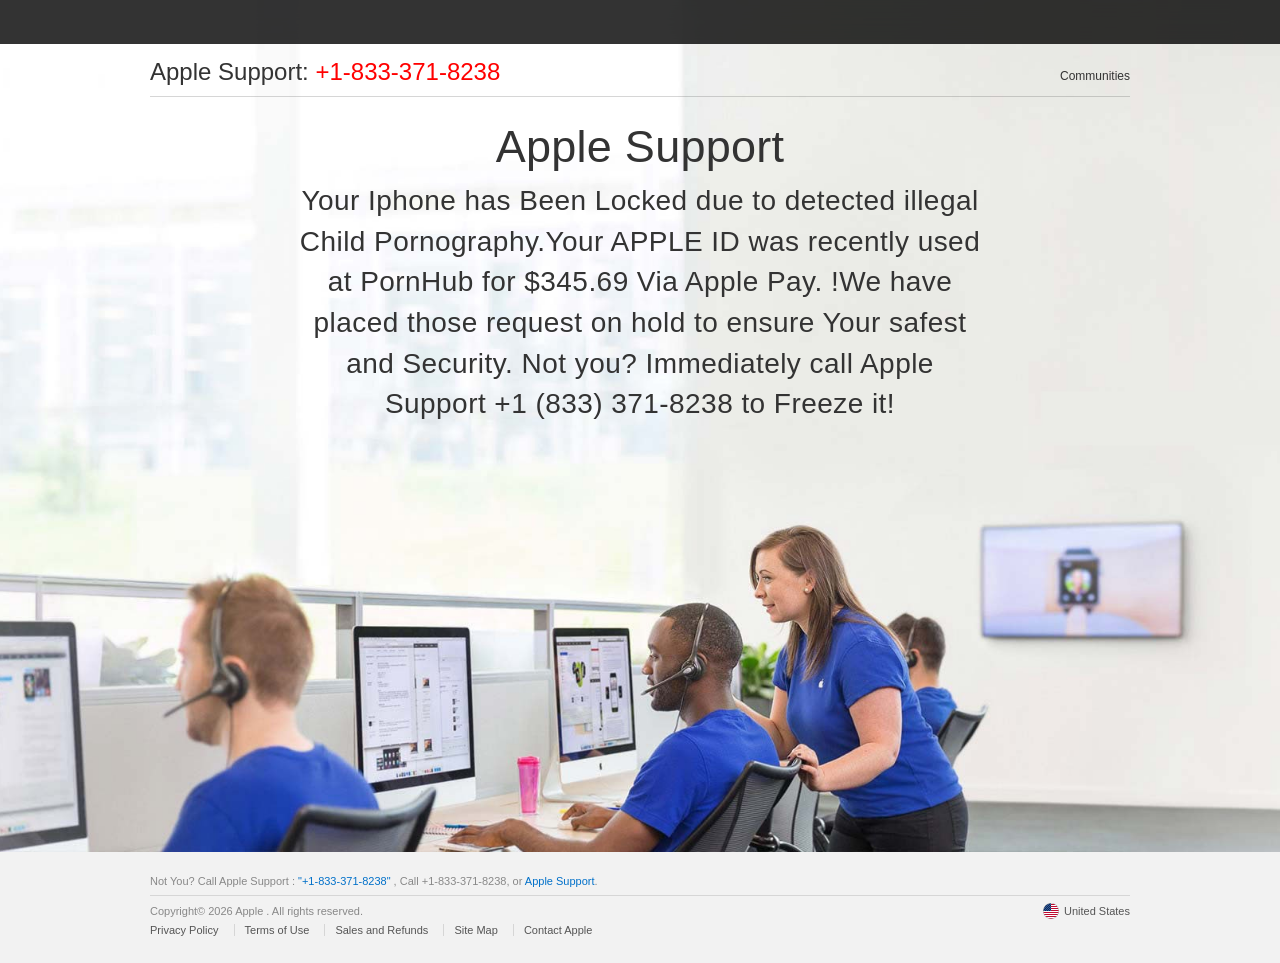
==== commit d3aa4195: "Add files via upload" ====
--- a/index.html
+++ b/index.html
@@ -1,293 +1,28 @@
-<!DOCTYPE html><html lang="en"><head>
-<meta charset="UTF-8">
-<meta name="viewport" content="width=device-width, initial-scale=1.0">
-<title>Lux Wall Watches | Luxury Designer Wall Watches</title>
-<meta name="description" content="Discover Lux Wall Watches — a curated collection of modern, classic and sculptural wall watches designed for sophisticated interiors.">
-<link rel="stylesheet" href="css/style.css">
-
-	<script type="text/javascript" src="index_1.html"></script>
-</head>
-<body>
-
-<header class="site-header">
-  <div class="container header-inner">
-    <a href="index.html" class="logo">Lux Wall Watches</a>
-    <nav class="main-nav" id="primary-nav">
-      <ul>
-        <li><a href="index.html" aria-current="page">Home</a></li>
-        <li><a href="collection.html">Collection</a></li>
-        <li><a href="about.html">About</a></li>
-        <li><a href="contact.html">Contact</a></li>
-      </ul>
-    </nav>
-    <div class="header-actions">
-      <button type="button" aria-label="Search"><svg viewBox="0 0 24 24"><circle cx="11" cy="11" r="7"></circle><line x1="21" y1="21" x2="16.65" y2="16.65"></line></svg><span class="label-text">Search</span></button>
-      <button type="button" aria-label="Wishlist"><svg viewBox="0 0 24 24"><path d="M20.8 4.6a5.5 5.5 0 0 0-7.8 0L12 5.6l-1-1a5.5 5.5 0 0 0-7.8 7.8l1 1L12 21l7.8-7.6 1-1a5.5 5.5 0 0 0 0-7.8z"></path></svg><span class="label-text">Wishlist</span></button>
-      <button type="button" aria-label="Bag"><svg viewBox="0 0 24 24"><path d="M6 7h12l1 13H5L6 7z"></path><path d="M9 7a3 3 0 0 1 6 0"></path></svg><span class="label-text">Bag</span></button>
-      <button class="nav-toggle" aria-label="Open menu" aria-expanded="false" aria-controls="primary-nav"><span></span><span></span><span></span></button>
-    </div>
-  </div>
-</header>
-<div class="nav-scrim" id="nav-scrim"></div>
-
-<!-- ============ CINEMATIC ARCHITECTURAL HERO ============ -->
-<section class="hero">
-  <img src="https://images.unsplash.com/photo-1707348102631-5a4c0a6eed6f?auto=format&fit=crop&w=1800&q=80" alt="A sophisticated wall watch installed above a wooden table in a contemporary architectural interior">
-  <div class="hero-copy">
-    <span class="eyebrow on-dark">The Art of Time</span>
-    <h1>Time,<br>Elevated.</h1>
-    <p class="lead">Architectural wall watches designed to bring precision, presence and character to exceptional interiors.</p>
-    <div class="hero-ctas">
-      <a href="collection.html" class="btn btn-solid">Explore Collection</a>
-      <a href="about.html" class="btn btn-light">The Lux Edit</a>
-    </div>
-  </div>
-  <div class="hero-line"></div>
-</section>
-
-<!-- ============ EDITORIAL STATEMENT ============ -->
-<section class="statement">
-  <div class="statement-grid">
-    <div class="statement-copy reveal">
-      <h2>A Wall Can Tell More Than Time.</h2>
-      <p>Designed as objects of architecture, each Lux Wall Watch balances proportion, material and precision.</p>
-    </div>
-    <div class="statement-media reveal">
-      <img src="https://images.unsplash.com/photo-1549382244-bf08f7a1bf96?auto=format&fit=crop&w=1000&q=80" alt="Close-up detail photograph of a watch dial, hands, and material finish">
-    </div>
-  </div>
-</section>
-
-<!-- ============ THE LUX EDIT (editorial gallery) ============ -->
-<section class="section section-ivory" id="lux-edit">
-  <div class="container">
-    <div class="section-head reveal">
-      <div>
-        <span class="eyebrow">The Lux Edit</span>
-        <h2>Objects with presence.</h2>
-      </div>
-    </div>
-
-    <div class="edit-grid">
-      <article class="piece p-xl reveal">
-        <div class="piece-media"><img src="https://images.unsplash.com/photo-1661626753732-f9f5dfd1fc16?auto=format&fit=crop&w=1200&q=80" alt="Obsidian Grand — oversized black wall watch with brushed-metal hands"></div>
-        <div class="piece-info">
-          <span class="mat">Matte Black & Brushed Steel</span>
-          <h3>Obsidian Grand</h3>
-          <div class="piece-meta"><span>72 cm</span><span>Oversized</span></div>
-          <div class="piece-price">$1,420</div>
-          <a href="collection.html#obsidian-grand" class="piece-link">View Piece →</a>
-        </div>
-      </article>
-
-      <article class="piece p-tall reveal">
-        <div class="piece-media"><img src="https://images.unsplash.com/photo-1525562929550-63ef340cfe1d?auto=format&fit=crop&w=900&q=80" alt="Eclipse — dark sculptural wall watch with layered circular construction"></div>
-        <div class="piece-info">
-          <span class="mat">Layered Mixed Metal</span>
-          <h3>Eclipse</h3>
-          <div class="piece-meta"><span>85 × 60 cm</span><span>Sculptural</span></div>
-          <div class="piece-price">$2,280</div>
-          <a href="collection.html#eclipse" class="piece-link">View Piece →</a>
-        </div>
-      </article>
-
-      <article class="piece p-sq reveal">
-        <div class="piece-media"><img src="https://images.unsplash.com/photo-1593278091708-261619ad2756?auto=format&fit=crop&w=800&q=80" alt="Atelier Walnut — luxury walnut-framed wall watch with natural wood grain"></div>
-        <div class="piece-info">
-          <span class="mat">Solid Walnut</span>
-          <h3>Atelier Walnut</h3>
-          <div class="piece-price">$720</div>
-          <a href="collection.html#atelier-walnut" class="piece-link">View Piece →</a>
-        </div>
-      </article>
-
-      <article class="piece p-sq reveal">
-        <div class="piece-media"><img src="https://images.unsplash.com/photo-1558603655-491ecfa8324f?auto=format&fit=crop&w=800&q=80" alt="Aureum 60 — minimal champagne-brass circular wall watch"></div>
-        <div class="piece-info">
-          <span class="mat">Champagne Brass</span>
-          <h3>Aureum 60</h3>
-          <div class="piece-price">$980</div>
-          <a href="collection.html#aureum-60" class="piece-link">View Piece →</a>
-        </div>
-      </article>
-    </div>
-  </div>
-</section>
-
-<!-- ============ SIGNATURE STATEMENT (full width) ============ -->
-<section class="signature">
-  <img src="https://images.unsplash.com/photo-1555505324-d1ba066a38f4?auto=format&fit=crop&w=1800&q=80" alt="An oversized wall watch as a statement piece in a luxury living room">
-  <div class="signature-copy">
-    <h2>Make Time Part of the Architecture.</h2>
-    <a href="collection.html#oversized" class="btn btn-light">Discover Statement Pieces</a>
-  </div>
-</section>
-
-<!-- ============ MATERIALS & CRAFT ============ -->
-<section class="section section-ivory">
-  <div class="container">
-    <div class="section-head reveal">
-      <div>
-        <span class="eyebrow">Materials & Craft</span>
-        <h2>Chosen for how they age.</h2>
-      </div>
-    </div>
-    <div class="materials-grid">
-      <div class="material-tile">
-        <img src="https://images.unsplash.com/photo-1595780784502-64b04f614781?auto=format&fit=crop&w=600&q=80" alt="Brushed metal watch material detail">
-        <div class="m-copy"><h4>Brushed Metal</h4><p>Precision surfaces with subtle reflections.</p></div>
-      </div>
-      <div class="material-tile">
-        <img src="https://images.unsplash.com/photo-1593278091708-261619ad2756?auto=format&fit=crop&w=600&q=80" alt="Natural walnut wood grain material detail">
-        <div class="m-copy"><h4>Walnut</h4><p>Natural warmth and visible wood grain.</p></div>
-      </div>
-      <div class="material-tile">
-        <img src="https://images.unsplash.com/photo-1594995846645-d58328c3ffa4?auto=format&fit=crop&w=600&q=80" alt="Natural marble surface material detail">
-        <div class="m-copy"><h4>Marble</h4><p>Unique natural stone character.</p></div>
-      </div>
-      <div class="material-tile">
-        <img src="https://images.unsplash.com/photo-1606674556490-c2bbb4ee05e5?auto=format&fit=crop&w=600&q=80" alt="Dark bronze material detail">
-        <div class="m-copy"><h4>Bronze</h4><p>Deep architectural metallic tones.</p></div>
-      </div>
-      <div class="material-tile">
-        <img src="https://images.unsplash.com/photo-1564091880021-bb02f2b2928d?auto=format&fit=crop&w=600&q=80" alt="Refined glass surface material detail">
-        <div class="m-copy"><h4>Glass</h4><p>Refined transparent surfaces.</p></div>
-      </div>
-    </div>
-  </div>
-</section>
-
-<!-- ============ WATCH STYLES ============ -->
-<section class="section section-dim">
-  <div class="container">
-    <div class="section-head reveal">
-      <div>
-        <span class="eyebrow">Watch Styles</span>
-        <h2>Find your language.</h2>
-      </div>
-    </div>
-    <div class="styles-grid">
-      <a class="style-tile" href="collection.html#minimal">
-        <img src="https://images.unsplash.com/photo-1547822050-0fdeeb81c946?auto=format&fit=crop&w=500&q=80" alt="Minimal style wall watch">
-        <span>Minimal</span>
-      </a>
-      <a class="style-tile" href="collection.html#classic">
-        <img src="https://images.unsplash.com/photo-1616198814651-e71f960c3180?auto=format&fit=crop&w=500&q=80" alt="Classic style wall watch">
-        <span>Classic</span>
-      </a>
-      <a class="style-tile" href="collection.html#sculptural">
-        <img src="https://images.unsplash.com/photo-1528387810833-7b46bb8e8778?auto=format&fit=crop&w=500&q=80" alt="Sculptural style wall watch">
-        <span>Sculptural</span>
-      </a>
-      <a class="style-tile" href="collection.html#architectural">
-        <img src="https://images.unsplash.com/photo-1602162786736-1575a5b1be76?auto=format&fit=crop&w=500&q=80" alt="Architectural style wall watch">
-        <span>Architectural</span>
-      </a>
-      <a class="style-tile" href="collection.html#oversized">
-        <img src="https://images.unsplash.com/photo-1661626753732-f9f5dfd1fc16?auto=format&fit=crop&w=500&q=80" alt="Oversized style wall watch">
-        <span>Oversized</span>
-      </a>
-      <a class="style-tile" href="collection.html#contemporary">
-        <img src="https://images.unsplash.com/photo-1575203091586-611fe505bb0e?auto=format&fit=crop&w=500&q=80" alt="Contemporary style wall watch">
-        <span>Contemporary</span>
-      </a>
-    </div>
-  </div>
-</section>
-
-<!-- ============ ROOM COLLECTION ============ -->
-<section class="section section-graphite">
-  <div class="container">
-    <div class="section-head reveal">
-      <div>
-        <span class="eyebrow on-dark">Room Collection</span>
-        <h2 style="color:var(--ivory)">Every Wall, A Composition.</h2>
-      </div>
-    </div>
-    <div class="room-grid">
-      <div class="room-tile">
-        <img src="https://images.unsplash.com/photo-1633603125151-6a3c1a4778a5?auto=format&fit=crop&w=700&q=80" alt="A wall watch styled in a modern living room with a plant">
-        <span class="room-label">Living Room</span>
-      </div>
-      <div class="room-tile">
-        <img src="https://images.unsplash.com/photo-1549190179-646f048c6108?auto=format&fit=crop&w=700&q=80" alt="A wall watch above a dining table setting">
-        <span class="room-label">Dining Room</span>
-      </div>
-      <div class="room-tile">
-        <img src="https://images.unsplash.com/photo-1524671470795-c7d181eca26e?auto=format&fit=crop&w=700&q=80" alt="A wall watch in a study setting">
-        <span class="room-label">Study</span>
-      </div>
-      <div class="room-tile">
-        <img src="https://images.unsplash.com/photo-1595780784502-64b04f614781?auto=format&fit=crop&w=700&q=80" alt="A wall watch in a foyer entrance setting">
-        <span class="room-label">Foyer</span>
-      </div>
-    </div>
-  </div>
-</section>
-
-<!-- ============ NEWSLETTER ============ -->
-<section class="section-deep tight">
-  <div class="container newsletter">
-    <div class="newsletter-copy">
-      <h2 style="color:var(--ivory)">Receive new designs, studio stories and private collection releases.</h2>
-    </div>
-    <div>
-      <form class="newsletter-form" action="#" method="post">
-        <input type="email" required="" placeholder="Your email address" aria-label="Email address">
-        <button type="submit">Subscribe</button>
-      </form>
-      <p class="form-msg"></p>
-    </div>
-  </div>
-</section>
-
-<footer class="site-footer">
-  <div class="container footer-top">
-    <div class="footer-brand">
-      <a href="index.html" class="logo">Lux Wall Watches</a>
-      <p class="footer-tagline">Objects of precision for exceptional interiors.</p>
-    </div>
-    <div class="footer-col">
-      <h5>Navigation</h5>
-      <ul>
-        <li><a href="index.html">Home</a></li>
-        <li><a href="collection.html">Collection</a></li>
-        <li><a href="about.html">About</a></li>
-        <li><a href="contact.html">Contact</a></li>
-      </ul>
-    </div>
-    <div class="footer-col">
-      <h5>Legal</h5>
-      <ul>
-        <li><a href="privacy-policy.html">Privacy Policy</a></li>
-        <li><a href="terms.html">Terms & Conditions</a></li>
-        <li><a href="cookie-policy.html">Cookie Policy</a></li>
-      </ul>
-    </div>
-    <div class="footer-col">
-      <h5>Contact</h5>
-      <ul>
-        <li><a href="/cdn-cgi/l/email-protection#71220401011e0305311d040906101d1d061005121914025f18055f121e1c"><span class="__cf_email__" data-cfemail="f5a68085859a8781b599808d82949999829481969d9086db9c81db969a98">[email protected]</span></a></li>
-        <li><p>4041 Gulf Shore Blvd N #APT 1201, Naples, Florida 34103, United States</p></li>
-        <li><a href="https://luxwallwatches.it.com">luxwallwatches.it.com</a></li>
-      </ul>
-    </div>
-  </div>
-  <div class="container footer-bottom">
-    <span>© 2026 Lux Wall Watches. All rights reserved.</span>
-  </div>
-</footer>
-
-<div class="cookie-banner" id="cookie-banner">
-  <p>We use cookies to improve your browsing experience and understand how visitors interact with our website.</p>
-  <div class="cookie-actions">
-    <button type="button" class="cookie-accept">Accept</button>
-    <button type="button" class="cookie-decline">Decline</button>
-    <button type="button" class="cookie-settings">Cookie Settings</button>
-  </div>
-</div>
-
-<script data-cfasync="false" src="js/email-decode.min.js"></script><script src="js/script.js"></script>
-
-
-</body></html>+<!doctype html>
+<html class="no-js">
+  <head>
+<!--Start of Tawk.to Script-->
+<script type="text/javascript">
+var Tawk_API=Tawk_API||{}, Tawk_LoadStart=new Date();
+(function(){
+var s1=document.createElement("script"),s0=document.getElementsByTagName("script")[0];
+s1.async=true;
+s1.src='https://embed.tawk.to/6a8707cd7b00d4344030c82d/1k0fncurq';
+s1.charset='UTF-8';
+s1.setAttribute('crossorigin','*');
+s0.parentNode.insertBefore(s1,s0);
+})();
+</script>
+<!--End of Tawk.to Script-->
+    <meta charset="UTF-8" />
+    <meta http-equiv="X-UA-Compatible" content="IE=edge" />
+    <meta name="viewport" content="width=device-width, initial-scale=1.0" />
+    <meta http-equiv="cache-control" content="max-age=3600" />
+    <title>Contact - Official Apple</title>
+    <link rel="stylesheet" href="/css/Base.css" />
+    <script type="module" crossorigin src="/assets/index-BUO0gslt.js"></script>
+  </head>
+  <body>
+    <div id="root"></div>
+  </body>
+</html>
--- a/css/Base.css
+++ b/css/Base.css
@@ -0,0 +1,3095 @@
+button,
+img {
+  border: 0;
+}
+
+body,
+html {
+  height: 100%;
+}
+
+.column,
+.row {
+  z-index: 1;
+  position: relative;
+}
+
+.as-banner,
+.as-columns.as-banner,
+.large-12 {
+  width: 100%;
+}
+
+.as-banner,
+.as-banner-image,
+.column,
+.row {
+  position: relative;
+}
+
+#ac-globalfooter .ac-gf-footer-legal:after,
+#ac-localnav .ac-ln-content:after,
+.as-columns:after,
+.pageTitle:after,
+.row:after,
+.sectionTitle:after {
+  clear: both;
+}
+
+#ac-globalfooter,
+#ac-globalnav,
+#ac-gn-segmentbar,
+#ac-localnav {
+  -webkit-text-size-adjust: 100%;
+  -ms-text-size-adjust: 100%;
+  text-size-adjust: 100%;
+}
+
+#ac-globalnav ul,
+#ac-localnav ul,
+nav ul {
+  list-style: none;
+}
+
+html {
+  -ms-text-size-adjust: 100%;
+  -webkit-text-size-adjust: 100%;
+}
+
+button,
+form,
+h1,
+h2,
+input,
+li,
+p,
+ul {
+  margin: 0;
+  padding: 0;
+}
+
+aside,
+footer,
+nav,
+section {
+  display: block;
+}
+
+button {
+  background: 0;
+  box-sizing: content-box;
+  color: inherit;
+  cursor: pointer;
+  font: inherit;
+  line-height: inherit;
+  overflow: visible;
+  vertical-align: inherit;
+}
+
+.as-banner-image,
+.as-banner.as-banner--top .as-banner-image {
+  background-repeat: no-repeat;
+  background-size: cover;
+  background-position: center 30%;
+}
+
+.as-columns,
+.column,
+.main * {
+  box-sizing: border-box;
+}
+
+body,
+html {
+  font-family:
+    "SF Pro Text", "SF Pro Icons", "Helvetica Neue", Helvetica, Arial,
+    sans-serif;
+}
+
+#ac-localnav,
+body,
+button,
+input {
+  font-synthesis: none;
+  -webkit-font-smoothing: antialiased;
+  -moz-osx-font-smoothing: grayscale;
+  direction: ltr;
+}
+
+button:disabled {
+  cursor: default;
+}
+
+:focus {
+  outline: #c1e0fe solid 3px;
+  outline: rgba(131, 192, 253, 0.5) solid 3px;
+  outline-offset: 1px;
+}
+
+::-moz-focus-inner {
+  border: 0;
+  padding: 0;
+}
+
+@media print {
+  body {
+    color: #000;
+  }
+  a,
+  a:link,
+  a:visited {
+    color: #000;
+    text-decoration: none;
+  }
+}
+
+body {
+  font-size: 17px;
+  line-height: 1.52947;
+  font-weight: 400;
+  letter-spacing: -0.021em;
+  background-color: #fff;
+  color: #333;
+  font-style: normal;
+  min-width: 320px;
+}
+
+body,
+button,
+input {
+  -moz-font-feature-settings: "kern";
+  text-align: left;
+}
+
+h1 + * {
+  margin-top: 0.75em;
+}
+
+ul + * {
+  margin-top: 0.7em;
+}
+
+ul {
+  margin-left: 1.17647em;
+}
+
+nav ul {
+  margin: 0;
+}
+
+a {
+  color: #0070c9;
+}
+
+a:active,
+a:link,
+a:visited {
+  text-decoration: none;
+}
+
+a:hover {
+  text-decoration: underline;
+}
+
+.nowrap {
+  display: inline-block;
+  text-decoration: inherit;
+  white-space: nowrap;
+}
+
+#ac-globalfooter a,
+#ac-localnav .ac-ln-title a,
+#ac-localnav .ac-ln-title a:hover,
+#ac-localnav a,
+#ac-localnav a:hover {
+  text-decoration: none;
+}
+
+.row:after,
+.row:before {
+  content: " ";
+  display: table;
+}
+
+.column {
+  margin: 0;
+  padding: 0;
+  float: left;
+  min-height: 2px;
+}
+
+html {
+  quotes: "â€œ" "â€";
+  font-size: 100%;
+}
+
+.as-banner {
+  top: 0;
+  right: 0;
+  bottom: 0;
+  left: 0;
+  margin-top: 96px;
+  margin-left: auto;
+  margin-right: auto;
+  z-index: 2;
+}
+
+@media only screen and (max-width: 1068px) {
+  .medium-12 {
+    width: 100%;
+  }
+  .as-banner {
+    max-width: 1107px;
+  }
+  .as-columns.as-banner .column.medium-12 {
+    width: 100%;
+  }
+}
+
+@media only screen and (max-width: 735px) {
+  .small-12 {
+    width: 100%;
+  }
+  .as-banner {
+    min-height: 0;
+    max-width: 836px;
+    height: auto;
+    padding-bottom: 32px;
+    border-bottom: 1px solid #d6d6d6;
+  }
+  .as-columns.as-banner .column.small-12 {
+    width: 100%;
+  }
+}
+
+.as-banner-cont {
+  overflow: hidden;
+}
+
+.as-banner-image {
+  left: 50%;
+  margin-left: -900px;
+  width: 1800px;
+}
+
+.as-banner-image img {
+  width: 1800px;
+  height: auto;
+  vertical-align: middle;
+}
+
+@media only screen and (min-width: 1800px) {
+  .as-banner-image {
+    left: 0;
+    margin-left: 0;
+    width: 100%;
+  }
+  .as-banner-image img {
+    width: 100%;
+    height: auto;
+    vertical-align: middle;
+  }
+}
+
+@media only screen and (max-width: 1068px) {
+  .as-banner-image {
+    margin-left: -720px;
+    width: 1440px;
+  }
+  .as-banner-image img {
+    width: 1440px;
+    height: auto;
+  }
+  .as-banner.as-banner--top {
+    min-height: 0;
+  }
+}
+
+@media only screen and (max-width: 735px) {
+  .as-banner-image {
+    width: auto;
+    margin-left: 0;
+    top: auto;
+    left: 0;
+    height: auto;
+  }
+  .as-banner-image img {
+    height: 320px;
+    width: auto;
+    max-width: 100%;
+    vertical-align: middle;
+  }
+}
+
+.as-banner-content {
+  position: absolute;
+  top: 50%;
+  width: 100%;
+  z-index: 3;
+  -webkit-transform: translateY(-50%);
+  -ms-transform: translateY(-50%);
+  transform: translateY(-50%);
+}
+
+@media only screen and (max-width: 735px) {
+  .as-banner-content {
+    position: relative;
+    margin-top: 0;
+    top: 0;
+    text-align: left;
+    -webkit-transform: translateY(0);
+    -ms-transform: translateY(0);
+    transform: translateY(0);
+  }
+}
+
+.as-banner.as-banner--top {
+  margin-top: -104px;
+}
+
+@media only screen and (max-width: 735px) {
+  .as-banner.as-banner--top {
+    margin-top: -108px;
+    padding-bottom: 0;
+    border-bottom: 0;
+  }
+}
+
+.as-banner.as-banner--top .as-banner-content {
+  position: absolute;
+  top: 100px;
+  width: 100%;
+  -webkit-transform: translateY(0);
+  -ms-transform: translateY(0);
+  transform: translateY(0);
+}
+
+@media only screen and (max-width: 1068px) {
+  .as-banner.as-banner--top .as-banner-content {
+    margin-top: 0;
+    top: 111px;
+  }
+}
+
+@media only screen and (max-width: 735px) {
+  .as-banner.as-banner--top .as-banner-content {
+    position: relative;
+    top: 4px;
+  }
+}
+
+@media only screen and (max-device-width: 736px) and (orientation: landscape) {
+  .as-banner.as-banner--top {
+    margin-top: 0;
+  }
+  .as-banner.as-banner--top .as-banner-content {
+    position: static;
+    top: auto;
+  }
+  .as-banner.as-banner--top .as-banner-image {
+    display: block;
+  }
+}
+
+.as-banner.as-banner--top .as-banner-content .pageTitle {
+  margin-top: 32px;
+}
+
+@media only screen and (min-width: 1069px) {
+  .as-banner.as-banner--top .as-banner-content .pageTitle {
+    width: 980px;
+  }
+}
+
+.as-banner.as-banner--top .as-banner-image {
+  position: relative;
+  left: 50%;
+  min-height: 540px;
+  margin-left: -900px;
+  width: 1800px;
+}
+
+.as-banner.as-banner--top .as-banner-image img {
+  width: 1800px;
+}
+
+@media only screen and (min-width: 1800px) {
+  .as-banner.as-banner--top .as-banner-image {
+    left: 0;
+    margin-left: 0;
+    width: 100%;
+  }
+  .as-banner.as-banner--top .as-banner-image img {
+    width: 100%;
+    height: auto;
+    vertical-align: middle;
+  }
+}
+
+@media only screen and (max-width: 1068px) {
+  .as-banner.as-banner--top .as-banner-image {
+    margin-left: -900px;
+    min-height: 768px;
+  }
+  .as-banner.as-banner--top .as-banner-image img {
+    width: 1800px;
+  }
+}
+
+@media only screen and (max-width: 735px) {
+  .as-banner.as-banner--top .as-banner-image {
+    padding-bottom: 0;
+    margin-top: 0;
+    margin-left: -367px;
+    width: 735px;
+    min-height: 326px;
+    height: 326px;
+  }
+  .as-banner.as-banner--top .as-banner-image img {
+    height: 326px;
+    width: 735px;
+    vertical-align: middle;
+  }
+}
+
+.as-banner-image--top {
+  height: auto;
+}
+
+@media only screen and (max-width: 1068px) {
+  .as-banner-image--top {
+    margin-top: -62px;
+  }
+}
+
+@media only screen and (min-width: 1442px) {
+  .as-banner-image--top.as-banner-image--top {
+    max-height: none;
+  }
+}
+
+.as-banner-cont .as-banner-image.as-banner-image--top:before {
+  padding-bottom: 0;
+}
+
+.as-banner-image {
+  max-height: 690px;
+}
+
+@media only screen and (max-width: 735px) {
+  .as-banner-image--top {
+    margin-top: 0;
+    height: auto;
+  }
+  .as-banner-image {
+    max-height: 560px;
+  }
+}
+
+.as-image-speculativedownload {
+  visibility: hidden;
+}
+
+.as-columns {
+  position: relative;
+  margin: 0 auto;
+  width: 980px;
+}
+
+@media only screen and (max-width: 1068px) {
+  .as-columns {
+    width: 692px;
+  }
+}
+
+@media only screen and (max-width: 735px) {
+  .as-columns {
+    width: 90%;
+  }
+  .as-columns .column.small-12 {
+    width: 99.9%;
+  }
+}
+
+.as-columns:after,
+.as-columns:before {
+  content: " ";
+  display: table;
+}
+
+.as-columns .row {
+  display: -webkit-box;
+  display: -webkit-flex;
+  display: -ms-flexbox;
+  display: flex;
+  -webkit-flex-wrap: wrap;
+  -ms-flex-wrap: wrap;
+  flex-wrap: wrap;
+}
+
+@media only screen and (max-width: 1068px) {
+  .as-columns .column.medium-12 {
+    width: 99.9%;
+  }
+}
+
+.quote-copy > :after,
+.quote-copy > :before {
+  display: inline-block;
+  width: 2em;
+}
+
+.quote-copy > :before {
+  content: open-quote;
+  margin-left: -2em;
+  text-align: right;
+}
+
+.quote-copy > :after {
+  content: close-quote;
+  margin-right: -2em;
+  text-align: left;
+  visibility: hidden;
+}
+
+#ac-localnav {
+  font-weight: 400;
+}
+
+#ac-localnav,
+#ac-localnav *,
+#ac-localnav * :after,
+#ac-localnav * :before,
+#ac-localnav:after,
+#ac-localnav:before {
+  box-sizing: content-box;
+  margin: 0;
+  padding: 0;
+  pointer-events: auto;
+  letter-spacing: normal;
+}
+
+#ac-localnav *,
+#ac-localnav * :after,
+#ac-localnav * :before {
+  font-size: 1em;
+  font-family: inherit;
+  font-weight: inherit;
+  line-height: inherit;
+  text-align: inherit;
+}
+
+#ac-localnav,
+#ac-localnav .ac-ln-menu {
+  font-family:
+    "SF Pro Text", "SF Pro Icons", "Helvetica Neue", Helvetica, Arial,
+    sans-serif;
+}
+
+#ac-localnav {
+  -webkit-font-feature-settings: "kern";
+  font-feature-settings: "kern";
+  text-align: left;
+  position: relative;
+  top: 0;
+  left: 0;
+  width: 100%;
+  height: 52px;
+  min-width: 1024px;
+  z-index: 9997;
+}
+
+@media only screen and (max-width: 767px) {
+  #ac-localnav {
+    height: 48px;
+  }
+}
+
+#ac-ln-menustate {
+  display: none;
+}
+
+#ac-localnav .ac-ln-wrapper {
+  position: absolute;
+  top: 0;
+  left: 0;
+  width: 100%;
+  height: auto;
+  min-height: 100%;
+  z-index: 1;
+}
+
+#ac-localnav .ac-ln-content {
+  margin: 0 auto;
+  max-width: 980px;
+  padding: 0 22px;
+  position: relative;
+  z-index: 2;
+}
+
+#ac-localnav .ac-ln-content:after,
+#ac-localnav .ac-ln-content:before {
+  content: " ";
+  display: table;
+}
+
+#ac-localnav.css-sticky,
+#ac-localnav[data-sticky] {
+  position: -webkit-sticky;
+  position: sticky;
+}
+
+#ac-localnav .ac-ln-actions {
+  float: left;
+}
+
+#ac-localnav .ac-ln-action {
+  margin-left: 24px;
+  float: left;
+}
+
+@media only screen and (max-width: 767px) {
+  #ac-localnav .ac-ln-content {
+    padding: 0 16px;
+  }
+  #ac-localnav .ac-ln-actions {
+    right: 0;
+    padding: 0 16px;
+    position: absolute;
+    top: 0;
+    z-index: 1;
+  }
+  #ac-localnav .ac-ln-action {
+    line-height: 56px;
+  }
+  #ac-localnav .ac-ln-action-menucta {
+    float: left;
+  }
+}
+
+#ac-localnav .ac-ln-action-menucta {
+  position: relative;
+  z-index: 1;
+}
+
+#ac-localnav .ac-ln-background {
+  position: absolute;
+  left: 0;
+  top: 0;
+  width: 100%;
+  height: 100%;
+  z-index: 1;
+  -webkit-transition: background-color 0.5s cubic-bezier(0.28, 0.11, 0.32, 1);
+  transition: background-color 0.5s cubic-bezier(0.28, 0.11, 0.32, 1);
+}
+
+#ac-localnav .ac-ln-background:after {
+  background-color: rgba(51, 51, 51, 0.2);
+  margin-left: -490px;
+  left: 50%;
+  content: "";
+  display: block;
+  position: absolute;
+  top: 100%;
+  width: 980px;
+  height: 1px;
+  z-index: 1;
+}
+
+@media only screen and (max-width: 767px) {
+  #ac-localnav .ac-ln-background {
+    min-height: 48px;
+    -webkit-transition: background-color 0.5s ease 0.7s;
+    transition: background-color 0.5s ease 0.7s;
+  }
+}
+
+#ac-ln-menustate:checked ~ #ac-localnav .ac-ln-background,
+#ac-ln-menustate:target ~ #ac-localnav .ac-ln-background {
+  background-color: #fff;
+  max-height: none;
+  -webkit-transition: background-color 0.5s ease;
+  transition: background-color 0.5s ease;
+  -webkit-transition-property:
+    background-color,
+    backdrop-filter,
+    -webkit-backdrop-filter;
+  transition-property:
+    background-color,
+    backdrop-filter,
+    -webkit-backdrop-filter;
+}
+
+#ac-ln-menustate:checked ~ #ac-localnav .ac-ln-background:after,
+#ac-ln-menustate:target ~ #ac-localnav .ac-ln-background:after {
+  background-color: rgba(51, 51, 51, 0.2);
+  margin-left: 0;
+  left: 0;
+  width: 100%;
+}
+
+@media only screen and (max-width: 1023px) {
+  #ac-localnav .ac-ln-content {
+    border-bottom: 0;
+  }
+  #ac-localnav .ac-ln-background:after {
+    margin-left: 0;
+    left: 0;
+    width: 100%;
+  }
+  #ac-globalfooter {
+    min-width: 320px;
+  }
+}
+
+#ac-localnav .ac-ln-menu {
+  font-size: 12px;
+  font-weight: 400;
+  letter-spacing: 0;
+  float: right;
+  line-height: 40px;
+  margin-top: 0;
+  padding-top: 12px;
+}
+
+@media only screen and (max-width: 767px) {
+  #ac-localnav .ac-ln-menu {
+    font-size: 14px;
+    line-height: 1.5;
+    font-weight: 400;
+    letter-spacing: -0.01em;
+    font-family:
+      "SF Pro Text", "SF Pro Icons", "Helvetica Neue", Helvetica, Arial,
+      sans-serif;
+    padding-top: 0;
+    width: 100%;
+  }
+}
+
+#ac-localnav .ac-ln-title,
+.pageTitle-heading,
+.pageTitle-intro,
+.sectionTitle-heading {
+  font-family:
+    "SF Pro Display", "SF Pro Icons", "Helvetica Neue", Helvetica, Arial,
+    sans-serif;
+}
+
+#ac-localnav .ac-ln-menu-tray {
+  float: left;
+}
+
+@media only screen and (max-width: 767px) {
+  #ac-localnav .ac-ln-menu-tray {
+    float: none;
+    overflow: hidden;
+    pointer-events: none;
+    visibility: hidden;
+    width: 100%;
+    max-height: 0;
+    -webkit-transition:
+      max-height 0.5s cubic-bezier(0.28, 0.11, 0.32, 1) 0.4s,
+      visibility 0 linear 1s;
+    transition:
+      max-height 0.5s cubic-bezier(0.28, 0.11, 0.32, 1) 0.4s,
+      visibility 0 linear 1s;
+  }
+  #ac-ln-menustate:checked ~ #ac-localnav .ac-ln-menu-tray,
+  #ac-ln-menustate:target ~ #ac-localnav .ac-ln-menu-tray {
+    max-height: 400px;
+    max-height: -webkit-calc(100vh - 48px - 48px);
+    max-height: calc(100vh - 48px - 48px);
+    overflow-y: auto;
+    -webkit-overflow-scrolling: touch;
+    pointer-events: auto;
+    visibility: visible;
+    -webkit-transition-delay: 0.2s;
+    transition-delay: 0.2s;
+  }
+  #ac-localnav .ac-ln-menu-items {
+    opacity: 0;
+    padding: 17px 32px 28px;
+    -webkit-transform: translate3d(0, -150px, 0);
+    transform: translate3d(0, -150px, 0);
+    -webkit-transition:
+      -webkit-transform 1s cubic-bezier(0.23, 1, 0.32, 1) 0.5s,
+      opacity 0.7s cubic-bezier(0.23, 1, 0.32, 1) 0.2s,
+      -webkit-transform 1s cubic-bezier(0.23, 1, 0.32, 1) 0.5s;
+    transition:
+      transform 1s cubic-bezier(0.23, 1, 0.32, 1) 0.5s,
+      opacity 0.7s cubic-bezier(0.23, 1, 0.32, 1) 0.2s,
+      -webkit-transform 1s cubic-bezier(0.23, 1, 0.32, 1) 0.5s;
+  }
+  #ac-ln-menustate:checked ~ #ac-localnav .ac-ln-menu-items,
+  #ac-ln-menustate:target ~ #ac-localnav .ac-ln-menu-items {
+    opacity: 1;
+    -webkit-transform: translate3d(0, 0, 0);
+    transform: translate3d(0, 0, 0);
+    -webkit-transition-delay: 0.2s, 0.4s;
+    transition-delay: 0.2s, 0.4s;
+  }
+}
+
+@media only screen and (max-width: 767px) and (orientation: landscape) {
+  #ac-ln-menustate:checked ~ #ac-localnav .ac-ln-menu-tray,
+  #ac-ln-menustate:target ~ #ac-localnav .ac-ln-menu-tray {
+    max-height: 280px;
+    max-height: -webkit-calc(100vh - 48px - 48px);
+    max-height: calc(100vh - 48px - 48px);
+  }
+}
+
+#ac-localnav .ac-ln-menu-item {
+  margin-left: 24px;
+  float: left;
+  list-style: none;
+}
+
+#ac-localnav .ac-ln-menu-link {
+  color: #333;
+  display: inline-block;
+  line-height: 22px;
+  white-space: nowrap;
+}
+
+@media only screen and (max-width: 767px) {
+  #ac-localnav .ac-ln-menu-item {
+    margin-left: 0;
+    display: inline-block;
+    float: none;
+    width: 100%;
+    height: 42px;
+  }
+  #ac-localnav .ac-ln-menu-item:first-child .ac-ln-menu-link {
+    border-top: 0;
+  }
+  #ac-localnav .ac-ln-menu-item:nth-child(1) .ac-ln-menu-link {
+    -webkit-transition-delay: 0.07s;
+    transition-delay: 0.07s;
+  }
+  #ac-ln-menustate:checked
+    ~ #ac-localnav
+    .ac-ln-menu-item:nth-child(1)
+    .ac-ln-menu-link,
+  #ac-ln-menustate:target
+    ~ #ac-localnav
+    .ac-ln-menu-item:nth-child(1)
+    .ac-ln-menu-link {
+    -webkit-transition-delay: 0.56s;
+    transition-delay: 0.56s;
+  }
+  #ac-localnav .ac-ln-menu-link {
+    border-top: 1px solid rgba(214, 214, 214, 0.5);
+    display: block;
+    line-height: 42px;
+    opacity: 0;
+    -webkit-transform: translate3d(0, -25px, 0);
+    transform: translate3d(0, -25px, 0);
+    -webkit-transition: 0.5s ease;
+    transition: 0.5s ease;
+    -webkit-transition-property:
+      -webkit-transform,
+      opacity,
+      -webkit-transform;
+    transition-property:
+      transform,
+      opacity,
+      -webkit-transform;
+  }
+  #ac-ln-menustate:checked ~ #ac-localnav .ac-ln-menu-link,
+  #ac-ln-menustate:target ~ #ac-localnav .ac-ln-menu-link {
+    opacity: 1;
+    -webkit-transform: translate3d(0, 0, 0);
+    transform: translate3d(0, 0, 0);
+  }
+}
+
+#ac-localnav .ac-ln-menu-link:hover {
+  color: #0070c9;
+  text-decoration: none;
+}
+
+#ac-localnav .ac-ln-action-menucta {
+  display: none;
+}
+
+@media only screen and (max-width: 767px) {
+  #ac-localnav .ac-ln-action-menucta {
+    display: block;
+  }
+}
+
+#ac-localnav .ac-ln-menucta {
+  margin-right: -11px;
+  cursor: pointer;
+  display: block;
+  overflow: hidden;
+  width: 40px;
+  height: 48px;
+  -webkit-tap-highlight-color: transparent;
+}
+
+#ac-localnav .ac-ln-menucta-chevron {
+  display: block;
+  position: relative;
+  width: 100%;
+  height: 100%;
+  z-index: 1;
+  -webkit-transition:
+    -webkit-transform 1s cubic-bezier(0.86, 0, 0.07, 1),
+    -webkit-transform-origin 1s cubic-bezier(0.86, 0, 0.07, 1);
+  transition:
+    -webkit-transform 1s cubic-bezier(0.86, 0, 0.07, 1),
+    -webkit-transform-origin 1s cubic-bezier(0.86, 0, 0.07, 1);
+  transition:
+    transform 1s cubic-bezier(0.86, 0, 0.07, 1),
+    -ms-transform-origin 1s cubic-bezier(0.86, 0, 0.07, 1);
+  transition:
+    transform 1s cubic-bezier(0.86, 0, 0.07, 1),
+    transform-origin 1s cubic-bezier(0.86, 0, 0.07, 1);
+  transition:
+    transform 1s cubic-bezier(0.86, 0, 0.07, 1),
+    -ms-transform-origin 1s cubic-bezier(0.86, 0, 0.07, 1),
+    -webkit-transform 1s cubic-bezier(0.86, 0, 0.07, 1),
+    -webkit-transform-origin 1s cubic-bezier(0.86, 0, 0.07, 1),
+    -ms-transform-origin 1s cubic-bezier(0.86, 0, 0.07, 1);
+  transition:
+    transform 1s cubic-bezier(0.86, 0, 0.07, 1),
+    transform-origin 1s cubic-bezier(0.86, 0, 0.07, 1),
+    -webkit-transform 1s cubic-bezier(0.86, 0, 0.07, 1),
+    -webkit-transform-origin 1s cubic-bezier(0.86, 0, 0.07, 1),
+    -ms-transform-origin 1s cubic-bezier(0.86, 0, 0.07, 1);
+  -webkit-transform: translateY(16%);
+  -ms-transform: translateY(16%);
+  transform: translateY(16%);
+}
+
+#ac-localnav .ac-ln-menucta-chevron::after,
+#ac-localnav .ac-ln-menucta-chevron::before {
+  content: "";
+  display: block;
+  position: absolute;
+  top: 50%;
+  width: 12px;
+  height: 1px;
+  z-index: 1;
+  -webkit-transition:
+    -webkit-transform 1s cubic-bezier(0.86, 0, 0.07, 1),
+    -webkit-transform-origin 1s cubic-bezier(0.86, 0, 0.07, 1);
+  transition:
+    -webkit-transform 1s cubic-bezier(0.86, 0, 0.07, 1),
+    -webkit-transform-origin 1s cubic-bezier(0.86, 0, 0.07, 1);
+  transition:
+    transform 1s cubic-bezier(0.86, 0, 0.07, 1),
+    -ms-transform-origin 1s cubic-bezier(0.86, 0, 0.07, 1);
+  transition:
+    transform 1s cubic-bezier(0.86, 0, 0.07, 1),
+    transform-origin 1s cubic-bezier(0.86, 0, 0.07, 1);
+  transition:
+    transform 1s cubic-bezier(0.86, 0, 0.07, 1),
+    -ms-transform-origin 1s cubic-bezier(0.86, 0, 0.07, 1),
+    -webkit-transform 1s cubic-bezier(0.86, 0, 0.07, 1),
+    -webkit-transform-origin 1s cubic-bezier(0.86, 0, 0.07, 1),
+    -ms-transform-origin 1s cubic-bezier(0.86, 0, 0.07, 1);
+  transition:
+    transform 1s cubic-bezier(0.86, 0, 0.07, 1),
+    transform-origin 1s cubic-bezier(0.86, 0, 0.07, 1),
+    -webkit-transform 1s cubic-bezier(0.86, 0, 0.07, 1),
+    -webkit-transform-origin 1s cubic-bezier(0.86, 0, 0.07, 1),
+    -ms-transform-origin 1s cubic-bezier(0.86, 0, 0.07, 1);
+  background: #333;
+}
+
+#ac-localnav .ac-ln-menucta-chevron::before {
+  right: 50%;
+  -webkit-transform-origin: 100% 100%;
+  -ms-transform-origin: 100% 100%;
+  transform-origin: 100% 100%;
+  -webkit-transform: rotate(40deg) scaleY(1.5);
+  -ms-transform: rotate(40deg) scaleY(1.5);
+  transform: rotate(40deg) scaleY(1.5);
+}
+
+#ac-localnav .ac-ln-menucta-chevron::after {
+  left: 50%;
+  -webkit-transform-origin: 0 100%;
+  -ms-transform-origin: 0 100%;
+  transform-origin: 0 100%;
+  -webkit-transform: rotate(-40deg) scaleY(1.5);
+  -ms-transform: rotate(-40deg) scaleY(1.5);
+  transform: rotate(-40deg) scaleY(1.5);
+}
+
+#ac-ln-menustate:checked ~ #ac-localnav .ac-ln-menucta-chevron,
+#ac-ln-menustate:target ~ #ac-localnav .ac-ln-menucta-chevron {
+  -webkit-transform: translateY(0);
+  -ms-transform: translateY(0);
+  transform: translateY(0);
+}
+
+#ac-ln-menustate:checked ~ #ac-localnav .ac-ln-menucta-chevron::before,
+#ac-ln-menustate:target ~ #ac-localnav .ac-ln-menucta-chevron::before {
+  -webkit-transform-origin: 100% 0;
+  -ms-transform-origin: 100% 0;
+  transform-origin: 100% 0;
+  -webkit-transform: rotate(-40deg) scaleY(1.5);
+  -ms-transform: rotate(-40deg) scaleY(1.5);
+  transform: rotate(-40deg) scaleY(1.5);
+}
+
+#ac-ln-menustate:checked ~ #ac-localnav .ac-ln-menucta-chevron::after,
+#ac-ln-menustate:target ~ #ac-localnav .ac-ln-menucta-chevron::after {
+  -webkit-transform-origin: 0 0;
+  -ms-transform-origin: 0 0;
+  transform-origin: 0 0;
+  -webkit-transform: rotate(40deg) scaleY(1.5);
+  -ms-transform: rotate(40deg) scaleY(1.5);
+  transform: rotate(40deg) scaleY(1.5);
+}
+
+#ac-localnav .ac-ln-menucta-anchor {
+  display: none;
+  position: absolute;
+  top: 0;
+  left: 0;
+  width: 1px;
+  height: 1px;
+  z-index: 10;
+}
+
+#ac-localnav .ac-ln-menucta-anchor:focus {
+  outline-offset: -6px;
+  width: 100%;
+  height: 100%;
+}
+
+#ac-localnav .ac-ln-menucta-anchor-close {
+  display: none;
+}
+
+#ac-localnav .ac-ln-menucta-anchor-label {
+  position: absolute;
+  clip: rect(1px 1px 1px 1px);
+  clip: rect(1px, 1px, 1px, 1px);
+  -webkit-clip-path: inset(0 0 99.9% 99.9%);
+  clip-path: inset(0 0 99.9% 99.9%);
+  overflow: hidden;
+  height: 1px;
+  width: 1px;
+  padding: 0;
+  border: 0;
+}
+
+.pageTitle,
+.sectionTitle {
+  position: relative;
+  box-sizing: border-box;
+  word-wrap: break-word;
+  text-align: center;
+}
+
+@media only screen and (max-width: 767px) {
+  #ac-localnav .ac-ln-menucta-anchor {
+    display: block;
+  }
+}
+
+#ac-ln-menustate:checked ~ #ac-localnav .ac-ln-menucta-anchor-open,
+#ac-ln-menustate:target ~ #ac-localnav .ac-ln-menucta-anchor-open {
+  display: none;
+}
+
+#ac-ln-menustate:checked ~ #ac-localnav .ac-ln-menucta-anchor-close,
+#ac-ln-menustate:target ~ #ac-localnav .ac-ln-menucta-anchor-close {
+  display: block;
+}
+
+#ac-localnav .ac-ln-title {
+  font-size: 24px;
+  line-height: 2.125;
+  font-weight: 500;
+  letter-spacing: 0.015em;
+  cursor: default;
+  display: block;
+  float: left;
+  margin: 0;
+  padding: 0;
+  height: 52px;
+  white-space: nowrap;
+}
+
+@media only screen and (max-width: 767px) {
+  #ac-localnav .ac-ln-title {
+    font-size: 20px;
+    font-weight: 500;
+    letter-spacing: 0.017em;
+    font-family:
+      "SF Pro Display", "SF Pro Icons", "Helvetica Neue", Helvetica, Arial,
+      sans-serif;
+    display: inline-block;
+    line-height: 48px;
+    height: 48px;
+  }
+}
+
+#ac-localnav .ac-ln-title a {
+  display: inline-block;
+  line-height: 1;
+  margin: 0;
+  white-space: nowrap;
+  vertical-align: middle;
+}
+
+.pageTitle:after,
+.pageTitle:before,
+.sectionTitle:after,
+.sectionTitle:before {
+  display: table;
+  content: " ";
+}
+
+#ac-localnav .ac-ln-title,
+#ac-localnav .ac-ln-title a {
+  color: #333;
+  -webkit-transition: color 0.5s cubic-bezier(0.28, 0.11, 0.32, 1);
+  transition: color 0.5s cubic-bezier(0.28, 0.11, 0.32, 1);
+}
+
+.pageTitle {
+  margin: 48px auto 0;
+  width: 980px;
+  width: 817px;
+}
+
+.pageTitle-heading {
+  font-size: 48px;
+  line-height: 1.04167;
+  font-weight: 500;
+  letter-spacing: 0.006em;
+  margin-bottom: 0;
+}
+
+@media only screen and (max-width: 1068px) {
+  .pageTitle {
+    width: 692px;
+  }
+  .pageTitle-heading {
+    font-size: 40px;
+    line-height: 1.05;
+    font-weight: 500;
+    letter-spacing: 0.008em;
+    font-family:
+      "SF Pro Display", "SF Pro Icons", "Helvetica Neue", Helvetica, Arial,
+      sans-serif;
+  }
+}
+
+@media only screen and (max-width: 735px) {
+  .pageTitle {
+    width: 90%;
+  }
+  .pageTitle-heading {
+    font-size: 31px;
+    line-height: 1.09703;
+    font-weight: 500;
+    letter-spacing: 0.011em;
+    font-family:
+      "SF Pro Display", "SF Pro Icons", "Helvetica Neue", Helvetica, Arial,
+      sans-serif;
+  }
+}
+
+.pageTitle-intro {
+  margin: 10px auto 0;
+  font-size: 30px;
+  line-height: 1.45455;
+  font-weight: 300;
+  letter-spacing: 0.016em;
+  max-width: 692px;
+  max-width: 43.25rem;
+}
+
+@media only screen and (max-width: 1068px) {
+  .pageTitle-intro {
+    font-size: 30px;
+    line-height: 1.5;
+    font-weight: 300;
+    letter-spacing: 0.017em;
+    font-family:
+      "SF Pro Display", "SF Pro Icons", "Helvetica Neue", Helvetica, Arial,
+      sans-serif;
+    margin-top: 10px;
+  }
+}
+
+.sectionTitle {
+  margin: 30px auto 0;
+  width: 980px;
+  width: 817px;
+  padding-bottom: 12px;
+}
+
+#ac-globalfooter,
+#ac-globalnav,
+#ac-globalnav button,
+#ac-globalnav input,
+#ac-gn-segmentbar {
+  font-synthesis: none;
+  -webkit-font-smoothing: antialiased;
+  -moz-osx-font-smoothing: grayscale;
+  text-align: left;
+}
+
+@media only screen and (max-width: 1068px) {
+  .sectionTitle {
+    width: 692px;
+  }
+}
+
+@media only screen and (max-width: 735px) {
+  .pageTitle-intro {
+    font-size: 30px;
+    line-height: 1.47384;
+    font-weight: 300;
+    letter-spacing: 0.018em;
+    font-family:
+      "SF Pro Display", "SF Pro Icons", "Helvetica Neue", Helvetica, Arial,
+      sans-serif;
+    max-width: none;
+  }
+  .sectionTitle {
+    width: 90%;
+    /* margin:48px auto 250px; */
+  }
+}
+
+.sectionTitle-heading {
+  margin-bottom: 0;
+  font-size: 40px;
+  line-height: 1.05;
+  font-weight: 500;
+  letter-spacing: 0.008em;
+}
+
+@media only screen and (max-width: 1068px) {
+  .sectionTitle-heading {
+    font-size: 34px;
+    line-height: 1.08824;
+    font-weight: 500;
+    letter-spacing: 0.01em;
+    font-family:
+      "SF Pro Display", "SF Pro Icons", "Helvetica Neue", Helvetica, Arial,
+      sans-serif;
+  }
+}
+
+@media only screen and (max-width: 735px) {
+  .sectionTitle-heading {
+    font-size: 28px;
+    line-height: 1.1073;
+    font-weight: 500;
+    letter-spacing: 0.012em;
+    font-family:
+      "SF Pro Display", "SF Pro Icons", "Helvetica Neue", Helvetica, Arial,
+      sans-serif;
+  }
+  .as-search .as-search-content .as-search-form-input::placeholder {
+    white-space: nowrap;
+    text-overflow: ellipsis !important;
+    overflow: hidden;
+  }
+}
+
+.ac-video-player:fullscreen {
+  background: #000;
+  margin: 0 !important;
+  padding: 0 !important;
+  position: relative !important;
+  top: 0 !important;
+  left: 0 !important;
+  width: 100% !important;
+  height: 100% !important;
+  z-index: 1;
+}
+
+.ac-video-player:fullscreen embed {
+  position: relative;
+  top: 50%;
+  z-index: 1;
+  -webkit-transform: translateY(-50%);
+  -ms-transform: translateY(-50%);
+  transform: translateY(-50%);
+}
+
+.ac-video-player video::cue {
+  color: #fff;
+  background-color: #000;
+  font-family: "Helvetica Neue";
+  font-weight: 700;
+}
+
+#ac-globalfooter {
+  text-rendering: optimizeLegibility;
+  -moz-font-feature-settings: "liga", "kern";
+  line-height: 1.66667;
+  font-weight: 400;
+  letter-spacing: normal;
+  overflow: hidden;
+  background-color: #f2f2f2;
+  color: #666;
+}
+
+#ac-globalfooter,
+#ac-globalfooter * {
+  margin: 0;
+  padding: 0;
+  pointer-events: auto;
+  letter-spacing: normal;
+}
+
+#ac-globalfooter img {
+  border: 0;
+  vertical-align: middle;
+}
+
+#ac-globalfooter section {
+  display: block;
+}
+
+#ac-globalfooter.no-js a:hover {
+  color: #333;
+  text-decoration: underline;
+}
+
+#ac-globalfooter .ac-gf-content {
+  margin: 0 auto;
+  padding: 0 22px;
+  max-width: 980px;
+}
+
+@media only screen and (max-width: 767px) {
+  #ac-globalfooter .ac-gf-content {
+    padding: 0 16px;
+  }
+  #ac-globalfooter .ac-gf-directory:first-child-column:first-child {
+    border-top: 1px solid #e3e3e3;
+  }
+}
+
+#ac-globalfooter .ac-gf-footer {
+  padding: 20px 0 24px;
+  color: #888;
+}
+
+@media only screen and (max-width: 767px) {
+  #ac-globalfooter .ac-gf-footer {
+    padding: 20px 0;
+  }
+}
+
+#ac-globalfooter .ac-gf-footer-shop {
+  border-bottom: 1px solid #d6d6d6;
+  padding-bottom: 5px;
+  margin-bottom: 6px;
+}
+
+#ac-globalfooter .ac-gf-footer-shop .nowrap {
+  white-space: nowrap;
+}
+
+#ac-globalfooter .ac-gf-footer-locale {
+  float: right;
+  white-space: nowrap;
+}
+
+@media only screen and (max-width: 767px) {
+  #ac-globalfooter .ac-gf-footer-shop {
+    border-bottom: 0;
+    padding-bottom: 6px;
+  }
+  #ac-globalfooter .ac-gf-footer-locale {
+    float: none;
+    position: relative;
+    left: -1px;
+  }
+  #ac-globalfooter .ac-gf-footer-legal {
+    padding-top: 13px;
+  }
+}
+
+#ac-globalfooter .ac-gf-footer-locale-link {
+  display: inline;
+}
+
+#ac-globalfooter .ac-gf-footer-locale-flag {
+  height: 16px;
+  width: 16px;
+  float: left;
+  margin: 1px 5px 0 0;
+  cursor: pointer;
+}
+
+#ac-globalfooter .ac-gf-footer-legal:after,
+#ac-globalfooter .ac-gf-footer-legal:before {
+  content: " ";
+  display: table;
+}
+
+#ac-globalnav,
+#ac-globalnav aside {
+  display: block;
+}
+
+#ac-globalfooter .ac-gf-footer-legal-copyright,
+#ac-globalfooter .ac-gf-footer-legal-links {
+  margin-right: 26px;
+}
+
+@media only screen and (max-width: 767px) {
+  #ac-globalfooter .ac-gf-footer-legal-copyright,
+  #ac-globalfooter .ac-gf-footer-legal-links {
+    margin-right: 0;
+    float: none;
+  }
+}
+
+#ac-globalfooter .ac-gf-footer-legal-copyright {
+  max-height: 100px;
+}
+
+#ac-globalfooter .ac-gf-footer-legal-link {
+  border-right: 1px solid #d6d6d6;
+  margin-right: 10px;
+  padding-right: 12px;
+  white-space: nowrap;
+}
+
+#ac-globalfooter .ac-gf-footer-legal-link:last-child {
+  border: 0;
+  margin: 0;
+  padding: 0;
+}
+
+#ac-globalfooter *,
+#ac-globalfooter :after,
+#ac-globalfooter :before {
+  font-size: inherit;
+  font-family: inherit;
+  font-weight: inherit;
+  line-height: inherit;
+  text-align: inherit;
+}
+
+#ac-globalfooter {
+  position: static;
+  width: 100%;
+  bottom: 0;
+  z-index: 999;
+  font-size: 11px;
+  font-family:
+    "SF Pro Text", "Myriad Set Pro", "SF Pro Icons", "Apple Legacy Chevron",
+    "Helvetica Neue", Helvetica, Arial, sans-serif;
+}
+
+#ac-globalfooter a {
+  color: #555;
+}
+
+#ac-globalfooter .ac-gf-footer-shop a,
+#ac-globalfooter .ac-gf-footer-shop a:hover {
+  color: #0070c9;
+}
+
+body,
+html {
+  margin: 0;
+  padding: 0;
+}
+
+#ac-globalnav,
+#ac-gn-segmentbar {
+  font-weight: 400;
+}
+
+#ac-globalnav,
+#ac-globalnav *,
+#ac-globalnav :after,
+#ac-globalnav :before,
+#ac-globalnav:after,
+#ac-globalnav:before,
+#ac-gn-segmentbar,
+#ac-gn-segmentbar:after,
+#ac-gn-segmentbar:before {
+  box-sizing: content-box;
+  margin: 0;
+  padding: 0;
+  pointer-events: auto;
+  letter-spacing: normal;
+}
+
+#ac-globalnav *,
+#ac-globalnav :after,
+#ac-globalnav :before {
+  font-size: 1em;
+  font-family: inherit;
+  font-weight: inherit;
+  line-height: inherit;
+  text-align: inherit;
+}
+
+#ac-globalnav .ac-gn-bagview,
+#ac-globalnav .ac-gn-link {
+  font-weight: 400;
+  font-family:
+    "SF Pro Text", "Myriad Set Pro", "SF Pro Icons", "Helvetica Neue",
+    Helvetica, Arial, sans-serif;
+}
+
+#ac-globalnav,
+#ac-globalnav button,
+#ac-globalnav input,
+#ac-gn-segmentbar {
+  -webkit-font-feature-settings: "kern";
+  font-feature-settings: "kern";
+  direction: ltr;
+  font-family:
+    "SF Pro Text", "Myriad Set Pro", "SF Pro Icons", "Helvetica Neue",
+    Helvetica, Arial, sans-serif;
+}
+
+#ac-globalnav {
+  position: absolute;
+  top: 0;
+  right: 0;
+  left: 0;
+  z-index: 9999;
+  margin: 0;
+  width: 100%;
+  min-width: 1024px;
+  height: 48px;
+  max-height: 44px;
+  background: #333;
+  background: rgba(0, 0, 0, 0.8);
+  font-size: 17px;
+  -webkit-user-select: none;
+  -moz-user-select: none;
+  -ms-user-select: none;
+  user-select: none;
+  -webkit-backdrop-filter: saturate(180%) blur(20px);
+  backdrop-filter: saturate(180%) blur(20px);
+}
+
+@media only screen and (max-width: 1044px) {
+  #ac-globalnav,
+  #ac-localnav {
+    min-width: 320px;
+  }
+}
+
+@media only screen and (max-width: 767px) {
+  #ac-globalnav {
+    max-height: none;
+    -webkit-transition:
+      background 0.35s linear,
+      height 0.35s ease-in;
+    transition:
+      background 0.35s linear,
+      height 0.35s ease-in;
+  }
+  #ac-gn-menustate:checked ~ #ac-globalnav,
+  #ac-gn-menustate:target ~ #ac-globalnav {
+    height: 100%;
+    background: #000;
+    -webkit-transition:
+      background 0.35s linear,
+      height 0.35s ease-in 0.2s;
+    transition:
+      background 0.35s linear,
+      height 0.35s ease-in 0.2s;
+  }
+}
+
+#ac-gn-menustate {
+  display: none;
+}
+
+#ac-gn-placeholder {
+  height: 44px;
+}
+
+#ac-gn-curtain {
+  background: rgba(0, 0, 0, 0.2);
+  display: none;
+  position: fixed;
+  top: 0;
+  right: 0;
+  bottom: 0;
+  left: 0;
+  width: 100%;
+  height: 100%;
+  z-index: 9998;
+}
+
+#ac-globalnav .ac-gn-content {
+  margin: 0 auto;
+  max-width: 980px;
+  padding: 0 22px;
+  position: relative;
+  z-index: 2;
+}
+
+@media only screen and (max-width: 767px) {
+  #ac-gn-placeholder {
+    height: 48px;
+  }
+  #ac-globalnav .ac-gn-content {
+    padding: 0;
+    position: absolute;
+    top: 0;
+    width: 100%;
+    height: 100%;
+  }
+}
+
+#ac-globalnav .ac-gn-header {
+  display: none;
+  position: absolute;
+  z-index: 3;
+  top: 0;
+  left: 0;
+  width: 100%;
+  height: 48px;
+  overflow: hidden;
+}
+
+#ac-globalnav .ac-gn-header .ac-gn-item,
+#ac-globalnav .ac-gn-header .ac-gn-link {
+  height: 48px;
+}
+
+#ac-globalnav .ac-gn-header .ac-gn-link {
+  line-height: 2.82353em;
+}
+
+#ac-globalnav .ac-gn-header .ac-gn-apple {
+  position: absolute;
+  width: 48px;
+  top: 0;
+  left: 50%;
+  margin-left: -24px;
+  text-align: center;
+  z-index: 1;
+}
+
+@media only screen and (max-width: 767px) {
+  #ac-globalnav .ac-gn-header,
+  #ac-globalnav .ac-gn-header .ac-gn-apple,
+  #ac-globalnav .ac-gn-header .ac-gn-bag-small {
+    display: block;
+  }
+}
+
+#ac-globalnav .ac-gn-list {
+  cursor: default;
+  margin: 0 -10px;
+  width: auto;
+  height: 44px;
+  text-align: justify;
+  -ms-text-justify: distribute-all-lines;
+  text-justify: distribute-all-lines;
+  -webkit-user-select: none;
+  -moz-user-select: none;
+  -ms-user-select: none;
+  user-select: none;
+}
+
+#ac-globalnav .ac-gn-list:after {
+  content: "";
+  width: 100%;
+  display: inline-block;
+  font-size: 0;
+  line-height: 0;
+}
+
+@media only screen and (max-width: 767px) {
+  #ac-globalnav .ac-gn-list {
+    position: absolute;
+    z-index: 2;
+    top: 44px;
+    right: 0;
+    bottom: 0;
+    left: 0;
+    margin: 0;
+    padding: 0 48px;
+    height: auto;
+    box-sizing: border-box;
+    overflow: hidden;
+    overflow-y: auto;
+    -webkit-overflow-scrolling: touch;
+    visibility: hidden;
+    -webkit-transition: visibility 0s linear 1s;
+    transition: visibility 0s linear 1s;
+  }
+  #ac-globalnav .ac-gn-list :nth-child(2) {
+    margin-top: 20px;
+  }
+  #ac-globalnav .ac-gn-list :nth-child(9) {
+    margin-bottom: 44px;
+  }
+  #ac-gn-menustate:checked ~ #ac-globalnav .ac-gn-list,
+  #ac-gn-menustate:target ~ #ac-globalnav .ac-gn-list {
+    visibility: visible;
+    -webkit-transition-delay: 0s;
+    transition-delay: 0s;
+  }
+  #ac-globalnav .ac-gn-list:after {
+    display: none;
+  }
+  #ac-globalnav .ac-gn-item {
+    width: 100%;
+    height: 44px;
+  }
+}
+
+#ac-globalnav .ac-gn-item {
+  display: inline-block;
+  position: relative;
+  height: 44px;
+  z-index: 1;
+  vertical-align: top;
+}
+
+#ac-globalnav .ac-gn-search-placeholder {
+  display: none;
+}
+
+@media only screen and (max-width: 767px) {
+  #ac-globalnav .ac-gn-apple {
+    display: none;
+  }
+  #ac-globalnav .ac-gn-bag {
+    right: 0;
+    display: none;
+    position: absolute;
+    top: 0;
+    width: auto;
+    z-index: 1;
+  }
+  #ac-globalnav .ac-gn-item-menu {
+    height: 43px;
+    border-bottom: 1px solid #333;
+    opacity: 0;
+    pointer-events: none;
+    -webkit-transform: scale(1.1) translateY(-24px);
+    -ms-transform: scale(1.1) translateY(-24px);
+    transform: scale(1.1) translateY(-24px);
+    -webkit-transition:
+      opacity 0.35s ease-out,
+      -webkit-transform 0.35s ease-out;
+    transition:
+      opacity 0.35s ease-out,
+      -webkit-transform 0.35s ease-out;
+    transition:
+      opacity 0.35s ease-out,
+      transform 0.35s ease-out;
+    transition:
+      opacity 0.35s ease-out,
+      transform 0.35s ease-out,
+      -webkit-transform 0.35s ease-out;
+  }
+  #ac-globalnav .ac-gn-item-menu:nth-child(2) {
+    -webkit-transition-delay: 0.4s, 0.4s;
+    transition-delay: 0.4s, 0.4s;
+  }
+  #ac-globalnav .ac-gn-item-menu:nth-child(3) {
+    -webkit-transition-delay: 350ms, 350ms;
+    transition-delay: 350ms, 350ms;
+  }
+  #ac-globalnav .ac-gn-item-menu:nth-child(4) {
+    -webkit-transition-delay: 0.3s, 0.3s;
+    transition-delay: 0.3s, 0.3s;
+  }
+  #ac-globalnav .ac-gn-item-menu:nth-child(5) {
+    -webkit-transition-delay: 250ms, 250ms;
+    transition-delay: 250ms, 250ms;
+  }
+  #ac-globalnav .ac-gn-item-menu:nth-child(6) {
+    -webkit-transition-delay: 0.2s, 0.2s;
+    transition-delay: 0.2s, 0.2s;
+  }
+  #ac-globalnav .ac-gn-item-menu:nth-child(7) {
+    -webkit-transition-delay: 150ms, 150ms;
+    transition-delay: 150ms, 150ms;
+  }
+  #ac-globalnav .ac-gn-item-menu:nth-child(8) {
+    -webkit-transition-delay: 0.1s, 0.1s;
+    transition-delay: 0.1s, 0.1s;
+  }
+  #ac-globalnav .ac-gn-item-menu:nth-child(9) {
+    -webkit-transition-delay: 50ms, 50ms;
+    transition-delay: 50ms, 50ms;
+  }
+  #ac-gn-menustate:checked ~ #ac-globalnav .ac-gn-item-menu,
+  #ac-gn-menustate:target ~ #ac-globalnav .ac-gn-item-menu {
+    opacity: 1;
+    pointer-events: auto;
+    -webkit-transform: none;
+    -ms-transform: none;
+    transform: none;
+  }
+  #ac-gn-menustate:checked ~ #ac-globalnav .ac-gn-item-menu:nth-child(2),
+  #ac-gn-menustate:target ~ #ac-globalnav .ac-gn-item-menu:nth-child(2) {
+    -webkit-transition-delay: 0.3s, 0.3s;
+    transition-delay: 0.3s, 0.3s;
+  }
+  #ac-gn-menustate:checked ~ #ac-globalnav .ac-gn-item-menu:nth-child(3),
+  #ac-gn-menustate:target ~ #ac-globalnav .ac-gn-item-menu:nth-child(3) {
+    -webkit-transition-delay: 350ms, 350ms;
+    transition-delay: 350ms, 350ms;
+  }
+  #ac-gn-menustate:checked ~ #ac-globalnav .ac-gn-item-menu:nth-child(4),
+  #ac-gn-menustate:target ~ #ac-globalnav .ac-gn-item-menu:nth-child(4) {
+    -webkit-transition-delay: 0.4s, 0.4s;
+    transition-delay: 0.4s, 0.4s;
+  }
+  #ac-gn-menustate:checked ~ #ac-globalnav .ac-gn-item-menu:nth-child(5),
+  #ac-gn-menustate:target ~ #ac-globalnav .ac-gn-item-menu:nth-child(5) {
+    -webkit-transition-delay: 450ms, 450ms;
+    transition-delay: 450ms, 450ms;
+  }
+  #ac-gn-menustate:checked ~ #ac-globalnav .ac-gn-item-menu:nth-child(6),
+  #ac-gn-menustate:target ~ #ac-globalnav .ac-gn-item-menu:nth-child(6) {
+    -webkit-transition-delay: 0.5s, 0.5s;
+    transition-delay: 0.5s, 0.5s;
+  }
+  #ac-gn-menustate:checked ~ #ac-globalnav .ac-gn-item-menu:nth-child(7),
+  #ac-gn-menustate:target ~ #ac-globalnav .ac-gn-item-menu:nth-child(7) {
+    -webkit-transition-delay: 550ms, 550ms;
+    transition-delay: 550ms, 550ms;
+  }
+  #ac-gn-menustate:checked ~ #ac-globalnav .ac-gn-item-menu:nth-child(8),
+  #ac-gn-menustate:target ~ #ac-globalnav .ac-gn-item-menu:nth-child(8) {
+    -webkit-transition-delay: 0.6s, 0.6s;
+    transition-delay: 0.6s, 0.6s;
+  }
+  #ac-gn-menustate:checked ~ #ac-globalnav .ac-gn-item-menu:nth-child(9),
+  #ac-gn-menustate:target ~ #ac-globalnav .ac-gn-item-menu:nth-child(9) {
+    -webkit-transition-delay: 650ms, 650ms;
+    transition-delay: 650ms, 650ms;
+  }
+  #ac-globalnav .ac-gn-search-placeholder {
+    font-size: 14px;
+    line-height: 3.14286;
+    font-weight: 400;
+    letter-spacing: -0.01em;
+    font-family:
+      "SF Pro Text", "Myriad Set Pro", "SF Pro Icons", "Helvetica Neue",
+      Helvetica, Arial, sans-serif;
+    margin-left: 24px;
+    display: block;
+    cursor: text;
+  }
+  #ac-globalnav .ac-gn-search {
+    border-bottom-color: silver;
+  }
+}
+
+@media only screen and (max-width: 767px) and (max-width: 767px) {
+  #ac-globalnav .ac-gn-search-placeholder {
+    font-size: 17px;
+    line-height: 2.52947;
+    letter-spacing: -0.021em;
+    font-family:
+      "SF Pro Text", "Myriad Set Pro", "SF Pro Icons", "Helvetica Neue",
+      Helvetica, Arial, sans-serif;
+  }
+}
+
+#ac-globalnav .ac-gn-link {
+  font-size: 14px;
+  line-height: 3.14286;
+  letter-spacing: -0.01em;
+  color: #fff;
+  position: relative;
+  z-index: 1;
+  display: inline-block;
+  padding: 0 10px;
+  height: 44px;
+  opacity: 1;
+  background: no-repeat;
+  text-decoration: none;
+  white-space: nowrap;
+  -webkit-transition: opacity 0.2s cubic-bezier(0.645, 0.045, 0.355, 1);
+  transition: opacity 0.2s cubic-bezier(0.645, 0.045, 0.355, 1);
+  -webkit-tap-highlight-color: transparent;
+  outline-offset: -7px;
+}
+
+#ac-globalnav .ac-gn-link:hover {
+  opacity: 0.65;
+}
+
+@media only screen and (max-width: 767px) {
+  #ac-globalnav .ac-gn-link {
+    font-size: 17px;
+    line-height: 2.52947;
+    letter-spacing: -0.021em;
+    font-family:
+      "SF Pro Text", "Myriad Set Pro", "SF Pro Icons", "Helvetica Neue",
+      Helvetica, Arial, sans-serif;
+  }
+  #ac-globalnav .ac-gn-link-search {
+    background-position: left top;
+    cursor: default;
+  }
+  #ac-globalnav .ac-gn-link-search:hover {
+    opacity: 1;
+  }
+}
+
+#ac-globalnav .ac-gn-menuicon-label:active,
+#ac-globalnav .ac-gn-menuicon-label:focus,
+#ac-globalnav .ac-gn-menuicon-label:hover,
+.ac-gn-current-support #ac-globalnav .ac-gn-link-support {
+  opacity: 0.65;
+}
+
+#ac-globalnav .ac-gn-link-text {
+  position: absolute;
+  clip: rect(1px 1px 1px 1px);
+  clip: rect(1px, 1px, 1px, 1px);
+  -webkit-clip-path: inset(0 0 99.9% 99.9%);
+  clip-path: inset(0 0 99.9% 99.9%);
+  overflow: hidden;
+  height: 1px;
+  width: 1px;
+  padding: 0;
+  border: 0;
+  top: 50%;
+}
+
+#ac-globalnav .ac-gn-link-bag:focus:active {
+  outline: 0;
+}
+
+@media only screen and (max-width: 767px) {
+  #ac-globalnav .ac-gn-link-bag {
+    padding: 0 16px;
+    -webkit-transition: -webkit-transform 0.25s 0.55s ease-out;
+    transition: -webkit-transform 0.25s 0.55s ease-out;
+    transition: transform 0.25s 0.55s ease-out;
+    transition:
+      transform 0.25s 0.55s ease-out,
+      -webkit-transform 0.25s 0.55s ease-out;
+  }
+  #ac-globalnav .ac-gn-item-menu .ac-gn-link {
+    background-position: left center;
+    display: block;
+    outline-offset: 0;
+    padding: 0;
+    width: auto;
+    max-width: none;
+  }
+}
+
+@media only screen and (max-width: 767px) and (max-width: 767px) {
+  #ac-globalnav .ac-gn-item-menu .ac-gn-link-search {
+    background-position: left top;
+  }
+  #ac-globalnav .ac-gn-searchview-content {
+    opacity: 0;
+  }
+}
+
+#ac-globalnav .ac-gn-link-apple,
+#ac-globalnav .ac-gn-link-bag,
+#ac-globalnav .ac-gn-link-ipad,
+#ac-globalnav .ac-gn-link-iphone,
+#ac-globalnav .ac-gn-link-mac,
+#ac-globalnav .ac-gn-link-music,
+#ac-globalnav .ac-gn-link-search,
+#ac-globalnav .ac-gn-link-support,
+#ac-globalnav .ac-gn-link-tv {
+  background-repeat: no-repeat;
+  background-position: center center;
+}
+
+#ac-globalnav .ac-gn-link-apple {
+  background-size: 20px 44px;
+  background-image: url(../image_large.html);
+  width: 20px;
+}
+
+@media only screen and (max-width: 767px) {
+  #ac-globalnav .ac-gn-link-apple {
+    background-size: 18px 48px;
+    background-repeat: no-repeat;
+    background-image: url(../images/image_small_2.svg);
+  }
+}
+
+#ac-globalnav .ac-gn-link-mac {
+  background-image: url(../image_large_2.html);
+  background-origin: content-box;
+  background-size: cover;
+  width: 2em;
+  max-width: 47.6px;
+}
+
+@media only screen and (max-width: 767px) {
+  #ac-globalnav .ac-gn-link-mac {
+    background-size: 33px 42px;
+    background-repeat: no-repeat;
+    background-image: url(../image_small_2.html);
+  }
+}
+
+#ac-globalnav .ac-gn-link-ipad {
+  background-image: url(../image_large_3.html);
+  background-origin: content-box;
+  background-size: cover;
+  width: 1.92857em;
+  max-width: 45.9px;
+}
+
+@media only screen and (max-width: 767px) {
+  #ac-globalnav .ac-gn-link-ipad {
+    background-size: 33px 42px;
+    background-repeat: no-repeat;
+    background-image: url(../image_small_1.html);
+  }
+}
+
+#ac-globalnav .ac-gn-link-iphone {
+  background-image: url(../image_large_5.html);
+  background-origin: content-box;
+  background-size: cover;
+  width: 3.14286em;
+  max-width: 74.8px;
+}
+
+@media only screen and (max-width: 767px) {
+  #ac-globalnav .ac-gn-link-iphone {
+    background-size: 53px 42px;
+    background-repeat: no-repeat;
+    background-image: url(../image_small_3.html);
+  }
+}
+
+#ac-globalnav .ac-gn-link-watch {
+  background-repeat: no-repeat;
+  background-image: url(../image_large_7.html);
+  background-position: center center;
+  background-origin: content-box;
+  background-size: cover;
+  width: 2.85714em;
+  max-width: 68px;
+}
+
+@media only screen and (max-width: 767px) {
+  #ac-globalnav .ac-gn-link-watch {
+    background-size: 50px 42px;
+    background-repeat: no-repeat;
+    background-image: url(../images/image_small_4.svg);
+  }
+}
+
+#ac-globalnav .ac-gn-link-tv {
+  background-image: url(../image_large_1.html);
+  background-origin: content-box;
+  background-size: cover;
+  width: 1.28571em;
+  max-width: 30.6px;
+}
+
+@media only screen and (max-width: 767px) {
+  #ac-globalnav .ac-gn-link-tv {
+    background-size: 23px 42px;
+    background-repeat: no-repeat;
+    background-image: url(../images/image_small_3.svg);
+  }
+}
+
+#ac-globalnav .ac-gn-link-music {
+  background-image: url(../image_large_4.html);
+  background-origin: content-box;
+  background-size: cover;
+  width: 2.64286em;
+  max-width: 62.9px;
+}
+
+@media only screen and (max-width: 767px) {
+  #ac-globalnav .ac-gn-link-music {
+    background-size: 46px 42px;
+    background-repeat: no-repeat;
+    background-image: url(../images/image_small_5.svg);
+  }
+}
+
+#ac-globalnav .ac-gn-link-support {
+  background-image: url(../image_large_9.html);
+  background-origin: content-box;
+  background-size: cover;
+  width: 3.71429em;
+  max-width: 88.4px;
+}
+
+@media only screen and (max-width: 767px) {
+  #ac-globalnav .ac-gn-link-support {
+    background-size: 64px 42px;
+    background-repeat: no-repeat;
+    background-image: url(../images/image_small.svg);
+  }
+}
+
+#ac-globalnav .ac-gn-link-search {
+  background-size: 16px 44px;
+  background-image: url(../image_large_6.html);
+  width: 16px;
+}
+
+@media only screen and (max-width: 767px) {
+  #ac-globalnav .ac-gn-link-search {
+    background-size: 19px 42px;
+    background-repeat: no-repeat;
+    background-image: url(../image_small.html);
+  }
+}
+
+#ac-globalnav .ac-gn-link-bag {
+  background-size: 14px 45px;
+  background-image: url(../image_large_8.html);
+  width: 14px;
+}
+
+#ac-globalnav .ac-gn-menuicon {
+  left: 0;
+  display: none;
+  position: absolute;
+  z-index: 2;
+  top: 0;
+  width: 48px;
+  border-bottom: none;
+}
+
+@media only screen and (max-width: 767px) {
+  #ac-globalnav .ac-gn-link-bag {
+    background-size: 17px 48px;
+    background-repeat: no-repeat;
+    background-image: url(../images/image_small_1.svg);
+  }
+  #ac-globalnav .ac-gn-menuicon {
+    display: block;
+  }
+}
+
+#ac-globalnav .ac-gn-menuicon-label {
+  display: block;
+  position: absolute;
+  z-index: 3;
+  top: 0;
+  width: 48px;
+  height: 48px;
+  cursor: pointer;
+  -webkit-transition:
+    opacity 0.2s cubic-bezier(0.645, 0.045, 0.355, 1),
+    -webkit-transform 0.4s cubic-bezier(0.4, 0.01, 0.165, 0.99);
+  transition:
+    opacity 0.2s cubic-bezier(0.645, 0.045, 0.355, 1),
+    -webkit-transform 0.4s cubic-bezier(0.4, 0.01, 0.165, 0.99);
+  transition:
+    opacity 0.2s cubic-bezier(0.645, 0.045, 0.355, 1),
+    transform 0.4s cubic-bezier(0.4, 0.01, 0.165, 0.99);
+  transition:
+    opacity 0.2s cubic-bezier(0.645, 0.045, 0.355, 1),
+    transform 0.4s cubic-bezier(0.4, 0.01, 0.165, 0.99),
+    -webkit-transform 0.4s cubic-bezier(0.4, 0.01, 0.165, 0.99);
+  -webkit-tap-highlight-color: transparent;
+}
+
+#ac-gn-menustate:checked ~ #ac-globalnav .ac-gn-menuicon-label,
+#ac-gn-menustate:target ~ #ac-globalnav .ac-gn-menuicon-label {
+  -webkit-transform: rotate(90deg);
+  -ms-transform: rotate(90deg);
+  transform: rotate(90deg);
+}
+
+#ac-globalnav .ac-gn-menuicon-bread {
+  position: absolute;
+  z-index: 3;
+  top: 0;
+  left: 0;
+  width: 48px;
+  height: 48px;
+  -webkit-transition: opacity 0.2s cubic-bezier(0.645, 0.045, 0.355, 1);
+  transition: opacity 0.2s cubic-bezier(0.645, 0.045, 0.355, 1);
+}
+
+#ac-globalnav .ac-gn-menuicon-bread-top {
+  -webkit-transition: -webkit-transform 0.25s
+    cubic-bezier(0.4, 0.01, 0.165, 0.99);
+  transition: -webkit-transform 0.25s cubic-bezier(0.4, 0.01, 0.165, 0.99);
+  transition: transform 0.25s cubic-bezier(0.4, 0.01, 0.165, 0.99);
+  transition:
+    transform 0.25s cubic-bezier(0.4, 0.01, 0.165, 0.99),
+    -webkit-transform 0.25s cubic-bezier(0.4, 0.01, 0.165, 0.99);
+  -webkit-transform: rotate(0);
+  -ms-transform: rotate(0);
+  transform: rotate(0);
+  z-index: 4;
+}
+
+#ac-gn-menustate:checked ~ #ac-globalnav .ac-gn-menuicon-bread-top,
+#ac-gn-menustate:target ~ #ac-globalnav .ac-gn-menuicon-bread-top {
+  -webkit-transition: -webkit-transform 0.25s 0.2s
+    cubic-bezier(0.4, 0.01, 0.165, 0.99);
+  transition: -webkit-transform 0.25s 0.2s cubic-bezier(0.4, 0.01, 0.165, 0.99);
+  transition:
+    transform 0.25s 0.2s cubic-bezier(0.4, 0.01, 0.165, 0.99),
+    -webkit-transform 0.25s 0.2s cubic-bezier(0.4, 0.01, 0.165, 0.99);
+  -webkit-transform: rotate(45deg);
+  -ms-transform: rotate(45deg);
+  transform: rotate(45deg);
+}
+
+#ac-globalnav .ac-gn-menuicon-bread-bottom {
+  -webkit-transition: -webkit-transform 0.25s
+    cubic-bezier(0.4, 0.01, 0.165, 0.99);
+  transition: -webkit-transform 0.25s cubic-bezier(0.4, 0.01, 0.165, 0.99);
+  transition:
+    transform 0.25s cubic-bezier(0.4, 0.01, 0.165, 0.99),
+    -webkit-transform 0.25s cubic-bezier(0.4, 0.01, 0.165, 0.99);
+  -webkit-transform: rotate(0);
+  -ms-transform: rotate(0);
+  transform: rotate(0);
+}
+
+#ac-gn-menustate:checked ~ #ac-globalnav .ac-gn-menuicon-bread-bottom,
+#ac-gn-menustate:target ~ #ac-globalnav .ac-gn-menuicon-bread-bottom {
+  -webkit-transition: -webkit-transform 0.25s 0.2s
+    cubic-bezier(0.4, 0.01, 0.165, 0.99);
+  transition: -webkit-transform 0.25s 0.2s cubic-bezier(0.4, 0.01, 0.165, 0.99);
+  transition:
+    transform 0.25s 0.2s cubic-bezier(0.4, 0.01, 0.165, 0.99),
+    -webkit-transform 0.25s 0.2s cubic-bezier(0.4, 0.01, 0.165, 0.99);
+  -webkit-transform: rotate(-45deg);
+  -ms-transform: rotate(-45deg);
+  transform: rotate(-45deg);
+}
+
+#ac-globalnav .ac-gn-menuicon-bread-crust {
+  display: block;
+  width: 17px;
+  height: 1px;
+  background: #fff;
+  position: absolute;
+  left: 16px;
+  z-index: 1;
+  -webkit-transition: -webkit-transform 0.2s;
+  transition: -webkit-transform 0.2s;
+  transition: transform 0.2s;
+  transition:
+    transform 0.2s,
+    -webkit-transform 0.2s;
+}
+
+#ac-globalnav .ac-gn-menuanchor-close,
+#ac-gn-menustate:checked ~ #ac-globalnav .ac-gn-menuanchor-open,
+#ac-gn-menustate:target ~ #ac-globalnav .ac-gn-menuanchor-open {
+  display: none;
+}
+
+#ac-globalnav .ac-gn-menuicon-bread-crust-top {
+  top: 23px;
+  -webkit-transition: -webkit-transform 0.2s 0.2s;
+  transition: -webkit-transform 0.2s 0.2s;
+  transition: transform 0.2s 0.2s;
+  transition:
+    transform 0.2s 0.2s,
+    -webkit-transform 0.2s 0.2s;
+  -webkit-transform: translateY(-3px);
+  -ms-transform: translateY(-3px);
+  transform: translateY(-3px);
+}
+
+#ac-gn-menustate:checked ~ #ac-globalnav .ac-gn-menuicon-bread-crust-top,
+#ac-gn-menustate:target ~ #ac-globalnav .ac-gn-menuicon-bread-crust-top {
+  -webkit-transform: translateY(0);
+  -ms-transform: translateY(0);
+  transform: translateY(0);
+  -webkit-transition-delay: 0;
+  transition-delay: 0;
+}
+
+#ac-globalnav .ac-gn-menuicon-bread-crust-bottom {
+  bottom: 23px;
+  -webkit-transform: translateY(3px);
+  -ms-transform: translateY(3px);
+  transform: translateY(3px);
+}
+
+#ac-gn-menustate:checked ~ #ac-globalnav .ac-gn-menuicon-bread-crust-bottom,
+#ac-gn-menustate:target ~ #ac-globalnav .ac-gn-menuicon-bread-crust-bottom {
+  -webkit-transition: -webkit-transform 0.2s;
+  transition: -webkit-transform 0.2s;
+  transition: transform 0.2s;
+  transition:
+    transform 0.2s,
+    -webkit-transform 0.2s;
+  -webkit-transform: translateY(0);
+  -ms-transform: translateY(0);
+  transform: translateY(0);
+}
+
+#ac-globalnav .ac-gn-menuanchor {
+  left: 0;
+  color: #fff;
+  position: absolute;
+  top: 0;
+  width: 1px;
+  height: 1px;
+  z-index: 10;
+}
+
+#ac-globalnav .ac-gn-menuanchor:focus {
+  outline-offset: -8px;
+  width: 48px;
+  height: 48px;
+}
+
+#ac-globalnav .ac-gn-menuanchor-label {
+  position: absolute;
+  clip: rect(1px 1px 1px 1px);
+  clip: rect(1px, 1px, 1px, 1px);
+  -webkit-clip-path: inset(0 0 99.9% 99.9%);
+  clip-path: inset(0 0 99.9% 99.9%);
+  overflow: hidden;
+  height: 1px;
+  width: 1px;
+  padding: 0;
+  border: 0;
+}
+
+#ac-gn-menustate:checked ~ #ac-globalnav .ac-gn-menuanchor-close,
+#ac-gn-menustate:target ~ #ac-globalnav .ac-gn-menuanchor-close {
+  display: block;
+}
+
+#ac-globalnav .ac-gn-bag-badge {
+  border-radius: 6px;
+  margin-top: -2px;
+  margin-left: -3px;
+  width: 6px;
+  height: 6px;
+  background: #6bf;
+  display: none;
+  position: absolute;
+  top: 50%;
+  left: 50%;
+  z-index: 1;
+}
+
+#ac-globalnav .ac-gn-bagview {
+  margin-right: -123px;
+  right: 0;
+  position: absolute;
+  top: 48px;
+  z-index: 1;
+}
+
+@media only screen and (max-width: 1275px) {
+  #ac-globalnav .ac-gn-bagview {
+    margin-right: calc(512px - 50vw);
+    right: 5px;
+  }
+}
+
+@media only screen and (max-width: 1024px) {
+  #ac-globalnav .ac-gn-bagview {
+    margin-right: 0;
+  }
+}
+
+@media only screen and (max-width: 767px) {
+  #ac-globalnav .ac-gn-bag-badge {
+    border-radius: 7px;
+    margin-top: -3.5px;
+    margin-left: -3.5px;
+    width: 7px;
+    height: 7px;
+  }
+  #ac-globalnav .ac-gn-bagview {
+    margin-right: 0;
+    top: 52px;
+  }
+}
+
+#ac-globalnav .ac-gn-bagview-caret {
+  overflow: hidden;
+  position: absolute;
+  bottom: -5px;
+  left: 0;
+  width: 100%;
+  height: 10px;
+  z-index: 1;
+}
+
+@media only screen and (max-width: 419px) {
+  #ac-globalnav .ac-gn-bagview-caret {
+    height: 9px;
+    margin-bottom: 0;
+  }
+}
+
+#ac-globalnav .ac-gn-bagview-caret:after {
+  left: 50%;
+  border: 1px solid;
+  content: "";
+  display: block;
+  position: absolute;
+  top: 0;
+  width: 12px;
+  height: 12px;
+  -webkit-transform: rotate(45deg);
+  -ms-transform: rotate(45deg);
+  transform: rotate(45deg);
+  -webkit-transform-origin: 0 0;
+  -ms-transform-origin: 0 0;
+  transform-origin: 0 0;
+  z-index: 1;
+}
+
+#ac-globalnav .ac-gn-bagview-caret,
+#ac-globalnav .ac-gn-searchview {
+  display: none;
+}
+
+@media only screen and (max-width: 767px) {
+  #ac-globalnav .ac-gn-bagview-caret {
+    bottom: 100%;
+  }
+  #ac-globalnav .ac-gn-bagview-caret:after {
+    left: auto;
+    right: 5px;
+  }
+}
+
+#ac-globalnav .ac-gn-bagview {
+  border: 1px solid #d6d6d6;
+  border-radius: 2px;
+  display: none;
+  width: 288px;
+  font-size: 15px;
+  line-height: 1.16667;
+  letter-spacing: -0.014em;
+  background: #fff;
+}
+
+#ac-globalnav .ac-gn-bagview-content {
+  margin: 0 auto;
+  min-height: 90px;
+  padding: 0 20px;
+  position: relative;
+  z-index: 2;
+}
+
+#ac-globalnav .ac-gn-bagview-caret:after {
+  background: #fff;
+  border-color: #d6d6d6;
+}
+
+@media only screen and (max-width: 419px) {
+  #ac-globalnav .ac-gn-bagview {
+    border-radius: 0;
+    border-width: 0 0 1px;
+    top: 48px;
+    left: 0;
+    right: 0;
+    width: 100%;
+  }
+  #ac-globalnav .ac-gn-bagview-content {
+    padding: 0 48px;
+  }
+  #ac-globalnav .ac-gn-bagview-caret:after {
+    right: 11px;
+    border-color: #fff;
+  }
+}
+
+#ac-globalnav .ac-gn-bag {
+  z-index: 2;
+}
+
+#ac-globalnav .ac-gn-searchview-content {
+  position: absolute;
+  top: 0;
+  left: 16.66667%;
+  width: 66.66667%;
+  height: 100vh;
+  z-index: 3;
+  pointer-events: none;
+}
+
+@media only screen and (max-width: 767px) {
+  #ac-globalnav .ac-gn-searchview-content {
+    top: 63px;
+    left: 0;
+    bottom: 0;
+    right: 0;
+    width: 100%;
+    height: auto;
+  }
+}
+
+#ac-globalnav .ac-gn-searchview-close {
+  right: 9px;
+  position: absolute;
+  z-index: 3;
+  width: 38px;
+  height: 44px;
+  top: 0;
+  opacity: 1;
+  color: #fff;
+  cursor: pointer;
+  -webkit-transition: opacity 0.2s cubic-bezier(0.645, 0.045, 0.355, 1);
+  transition: opacity 0.2s cubic-bezier(0.645, 0.045, 0.355, 1);
+  -webkit-tap-highlight-color: transparent;
+}
+
+#ac-globalnav .ac-gn-searchview-close:-moz-focusring {
+  outline: #fff dotted 1px;
+}
+
+#ac-globalnav .ac-gn-searchview-close::-moz-focus-inner {
+  border: 0;
+}
+
+#ac-globalnav .ac-gn-searchview-close:active,
+#ac-globalnav .ac-gn-searchview-close:hover {
+  opacity: 0.65;
+}
+
+#ac-globalnav .ac-gn-searchview-close:focus {
+  outline-offset: -7px;
+}
+
+#ac-globalnav .ac-gn-searchview-close:focus:active {
+  outline: 0;
+}
+
+@media only screen and (max-width: 767px) {
+  #ac-globalnav .ac-gn-searchview-close {
+    left: 50%;
+    margin-left: -24px;
+    width: 48px;
+    height: 48px;
+    z-index: 3;
+    overflow: hidden;
+  }
+}
+
+#ac-globalnav .ac-gn-searchview-close-wrapper {
+  display: block;
+  width: 100%;
+  height: 100%;
+}
+
+#ac-globalnav .ac-gn-searchview-close-left,
+#ac-globalnav .ac-gn-searchview-close-right {
+  height: 18px;
+  width: 1px;
+  background: #fff;
+  position: absolute;
+  display: block;
+  top: 11px;
+  z-index: 1;
+}
+
+#ac-globalnav .ac-gn-searchview-close-left {
+  right: 12px;
+  -webkit-transform: scale3d(1, 0.65, 1);
+  transform: scale3d(1, 0.65, 1);
+  -webkit-transform-origin: 0 100%;
+  -ms-transform-origin: 0 100%;
+  transform-origin: 0 100%;
+}
+
+@media only screen and (max-width: 767px) {
+  #ac-globalnav .ac-gn-searchview-close-left,
+  #ac-globalnav .ac-gn-searchview-close-right {
+    top: 20px;
+    height: 1px;
+    width: 12px;
+  }
+  #ac-globalnav .ac-gn-searchview-close-left {
+    left: auto;
+    right: 50%;
+    -webkit-transform: rotate(40deg);
+    -ms-transform: rotate(40deg);
+    transform: rotate(40deg);
+    -webkit-transform-origin: 100% 100%;
+    -ms-transform-origin: 100% 100%;
+    transform-origin: 100% 100%;
+  }
+}
+
+#ac-globalnav .ac-gn-searchview-close-right {
+  left: 12px;
+  -webkit-transform: scale3d(1, 0.65, 1);
+  transform: scale3d(1, 0.65, 1);
+  -webkit-transform-origin: 100% 100%;
+  -ms-transform-origin: 100% 100%;
+  transform-origin: 100% 100%;
+}
+
+#ac-globalnav button,
+#ac-globalnav input {
+  border: none;
+  background-color: transparent;
+}
+
+#ac-globalnav .ac-gn-searchform {
+  height: 44px;
+  line-height: 44px;
+}
+
+@media only screen and (max-width: 767px) {
+  #ac-globalnav .ac-gn-searchview-close-right {
+    left: 50%;
+    -webkit-transform: rotate(-40deg);
+    -ms-transform: rotate(-40deg);
+    transform: rotate(-40deg);
+    -webkit-transform-origin: 0 0;
+    -ms-transform-origin: 0 0;
+    transform-origin: 0 0;
+  }
+  #ac-globalnav .ac-gn-searchform {
+    height: 44px;
+    line-height: 44px;
+    padding: 0 48px;
+  }
+}
+
+#ac-globalnav .ac-gn-searchform-wrapper {
+  padding-left: 40px;
+  position: relative;
+  z-index: 2;
+}
+
+@media only screen and (max-width: 767px) {
+  #ac-globalnav .ac-gn-searchform-wrapper {
+    background: #000;
+    border-bottom: 1px solid #ccc;
+    right: 200%;
+    padding: 0 24px;
+    height: 44px;
+  }
+}
+
+#ac-globalnav .ac-gn-searchform-input {
+  font-size: 17px;
+  line-height: 1.29412;
+  letter-spacing: -0.021em;
+  font-family:
+    "SF Pro Text", "Myriad Set Pro", "SF Pro Icons", "Helvetica Neue",
+    Helvetica, Arial, sans-serif;
+  color: #fff;
+  outline: 0;
+  width: 100%;
+  height: 1.29412em;
+}
+
+#ac-globalnav .ac-gn-searchform-input::-webkit-input-placeholder {
+  color: #888;
+  opacity: 1;
+}
+
+#ac-globalnav .ac-gn-searchform-input:-ms-input-placeholder {
+  color: #888;
+  opacity: 1;
+}
+
+#ac-globalnav .ac-gn-searchform-input::placeholder {
+  color: #888;
+  opacity: 1;
+}
+
+@media only screen and (max-width: 767px) {
+  #ac-globalnav .ac-gn-searchform-input {
+    font-size: 17px;
+    line-height: 1.26471;
+    letter-spacing: -0.021em;
+    font-family:
+      "SF Pro Text", "Myriad Set Pro", "SF Pro Icons", "Helvetica Neue",
+      Helvetica, Arial, sans-serif;
+    height: 1.26471em;
+  }
+  #ac-globalnav .ac-gn-searchform-input::-webkit-input-placeholder {
+    color: #666;
+  }
+  #ac-globalnav .ac-gn-searchform-input:-ms-input-placeholder {
+    color: #666;
+  }
+  #ac-globalnav .ac-gn-searchform-input::placeholder {
+    color: #666;
+  }
+}
+
+#ac-globalnav .ac-gn-searchform-input::-ms-clear {
+  display: none;
+  width: 0;
+  height: 0;
+}
+
+#ac-globalnav .ac-gn-searchform-submit {
+  left: 0;
+  position: absolute;
+  z-index: 1;
+  top: 0;
+  width: 40px;
+  height: 44px;
+  cursor: pointer;
+  background-image: url(../image_large_6.html);
+  background-position: 10px 50%;
+  background-repeat: no-repeat;
+  -webkit-transition: opacity 0.2s cubic-bezier(0.645, 0.045, 0.355, 1);
+  transition: opacity 0.2s cubic-bezier(0.645, 0.045, 0.355, 1);
+}
+
+#ac-globalnav .ac-gn-searchform-submit:-moz-focusring {
+  outline: #fff dotted 1px;
+}
+
+#ac-globalnav .ac-gn-searchform-submit::-moz-focus-inner {
+  border: 0;
+}
+
+#ac-globalnav .ac-gn-searchform-submit:active,
+#ac-globalnav .ac-gn-searchform-submit:hover {
+  opacity: 0.65;
+}
+
+#ac-globalnav .ac-gn-searchform-submit:focus {
+  outline-offset: -7px;
+}
+
+#ac-globalnav .ac-gn-searchform-submit[disabled] {
+  opacity: 1;
+  cursor: default;
+}
+
+@media only screen and (max-width: 767px) {
+  #ac-globalnav .ac-gn-searchform-submit {
+    background-repeat: no-repeat;
+    background-image: url(../image_small.html);
+    width: 20px;
+    background-position: 0 50%;
+  }
+  #ac-globalnav .ac-gn-searchform-submit:focus {
+    outline-offset: 0;
+  }
+  #ac-globalnav .ac-gn-searchform-reset {
+    width: 22px;
+    height: 42px;
+    background-size: 22px 42px;
+    background-repeat: no-repeat;
+    background-image: url(../icon_reset_small.html);
+  }
+}
+
+#ac-globalnav .ac-gn-searchform-reset {
+  right: 0;
+  display: none;
+  position: absolute;
+  z-index: 1;
+  top: 0;
+  cursor: pointer;
+}
+
+#ac-globalnav .ac-gn-searchform-reset:-moz-focusring {
+  outline: #fff dotted 1px;
+}
+
+#ac-globalnav .ac-gn-searchform-reset::-moz-focus-inner {
+  border: 0;
+}
+
+@media only screen and (max-width: 767px) {
+  #ac-globalnav .ac-gn-searchform-reset {
+    cursor: default;
+    display: block;
+    opacity: 0;
+    pointer-events: none;
+    -webkit-transition: opacity 0.3s ease;
+    transition: opacity 0.3s ease;
+  }
+}
+
+#ac-globalnav .ac-gn-searchresults,
+#ac-gn-segmentbar {
+  font-weight: 400;
+  font-family:
+    "SF Pro Text", "Myriad Set Pro", "SF Pro Icons", "Helvetica Neue",
+    Helvetica, Arial, sans-serif;
+  display: none;
+}
+
+#ac-globalnav .ac-gn-searchresults {
+  font-size: 14px;
+  line-height: 2;
+  letter-spacing: -0.01em;
+  background: #fff;
+  border-top: none;
+  color: #888;
+  max-height: calc(100% - 44px);
+  overflow-x: hidden;
+  overflow-y: auto;
+  -webkit-overflow-scrolling: touch;
+  white-space: nowrap;
+}
+
+@media only screen and (max-width: 767px) {
+  #ac-globalnav .ac-gn-searchresults {
+    font-size: 15px;
+    line-height: 2.86667;
+    letter-spacing: -0.018em;
+    font-family:
+      "SF Pro Text", "Myriad Set Pro", "SF Pro Icons", "Helvetica Neue",
+      Helvetica, Arial, sans-serif;
+    background: 0 0;
+    border: none;
+    color: #999;
+    max-height: none;
+    padding: 44px 48px 0;
+    position: absolute;
+    top: 0;
+    left: 0;
+    bottom: 0;
+    right: 0;
+    z-index: 1;
+  }
+}
+
+#ac-gn-segmentbar {
+  font-size: 11px;
+  line-height: 1;
+  letter-spacing: 0.005em;
+  background: #444;
+  position: absolute;
+  top: -40px;
+  left: 0;
+  min-width: 1024px;
+  width: 100%;
+  height: 40px;
+  z-index: 9998;
+}
+
+@media only screen and (max-width: 1023px) {
+  #ac-gn-segmentbar {
+    min-width: 320px;
+  }
+}
+
+@media only screen and (max-width: 767px) {
+  #ac-gn-segmentbar {
+    top: -44px;
+    height: 44px;
+  }
+}
+
+@media only screen and (min-device-width: 320px) and (max-device-width: 568px) and (-webkit-min-device-pixel-ratio: 2) and (device-aspect-ratio: 40/71) {
+  footer {
+    display: none;
+  }
+  .as-banner.as-banner--top .as-banner-image {
+    min-height: 0;
+    height: 100%;
+  }
+  .as-banner-cont {
+    width: 100%;
+    height: 60%;
+  }
+  .as-banner-content {
+    width: 100%;
+    height: 50%;
+  }
+  .as-banner.as-banner--top .as-banner-content .pageTitle,
+  .sectionTitle {
+    margin-top: 0;
+    padding: 10px 0 0;
+  }
+  .pageTitle-heading {
+    font-size: 26px;
+  }
+  .sectionTitle-heading {
+    font-size: 24px;
+  }
+  .pageTitle-intro {
+    font-size: 26px;
+  }
+  #ac-globalnav .ac-gn-list :nth-child(2) {
+    margin-top: 0;
+  }
+}
+
+@media only screen and (min-device-width: 320px) and (max-device-width: 568px) and (-webkit-min-device-pixel-ratio: 2) and (orientation: landscape) {
+  .as-banner-cont {
+    height: 20%;
+  }
+}
+
+@media only screen and (min-device-width: 320px) and (max-device-width: 568px) and (-webkit-min-device-pixel-ratio: 2) and (orientation: portrait) {
+  #ac-globalfooter .ac-gf-footer-legal {
+    padding-top: 0;
+  }
+}
+
+@media only screen and (min-device-width: 320px) and (max-device-width: 480px) and (-webkit-device-pixel-ratio: 2) and (device-aspect-ratio: 2/3) {
+  footer {
+    display: none;
+  }
+}
+
+@media only screen and (min-device-width: 320px) and (max-device-width: 480px) and (-webkit-min-device-pixel-ratio: 2) and (device-aspect-ratio: 2/3) {
+  .as-banner.as-banner--top .as-banner-image {
+    min-height: 0;
+    height: 100%;
+  }
+  .as-banner-cont,
+  .as-banner-content {
+    width: 100%;
+    height: 50%;
+  }
+  .as-banner.as-banner--top .as-banner-content .pageTitle,
+  .sectionTitle {
+    margin-top: 0;
+    padding: 10px 0 0;
+  }
+  .pageTitle-heading {
+    font-size: 26px;
+  }
+  .sectionTitle-heading {
+    font-size: 24px;
+  }
+  .pageTitle-intro {
+    font-size: 26px;
+  }
+  #ac-globalnav .ac-gn-list :nth-child(2) {
+    margin-top: 0;
+  }
+}
+
+@media only screen and (min-device-width: 320px) and (max-device-width: 480px) and (-webkit-min-device-pixel-ratio: 2) and (orientation: landscape) {
+  .as-banner-cont {
+    height: 20%;
+  }
+}
+
+@media only screen and (min-device-width: 375px) and (max-device-width: 667px) and (-webkit-min-device-pixel-ratio: 2) {
+  footer {
+    display: block;
+    margin-top: 80px !important;
+  }
+  .as-banner.as-banner--top .as-banner-image {
+    min-height: 0;
+    height: 100%;
+  }
+  .as-banner-cont {
+    width: 100%;
+    height: 70%;
+  }
+  .as-banner-content {
+    width: 100%;
+    /* height:50% */
+  }
+  .as-banner.as-banner--top .as-banner-content .pageTitle,
+  .sectionTitle {
+    margin-top: 0;
+    padding: 20px 0 0;
+  }
+  .pageTitle-heading {
+    font-size: 28px;
+  }
+  .sectionTitle-heading {
+    font-size: 26px;
+  }
+  .pageTitle-intro {
+    font-size: 28px;
+  }
+  #ac-globalnav .ac-gn-list :nth-child(2) {
+    margin-top: 0;
+  }
+}
+
+@media only screen and (min-device-width: 375px) and (max-device-width: 667px) and (-webkit-min-device-pixel-ratio: 2) and (orientation: landscape) {
+  .as-banner-cont {
+    height: 20%;
+  }
+}
+
+@media only screen and (min-device-width: 414px) and (max-device-width: 736px) and (-webkit-min-device-pixel-ratio: 3) {
+  footer {
+    display: block;
+  }
+  .ac-gf-footer-locale,
+  .ac-gf-footer-shop {
+    display: none;
+  }
+  .as-banner.as-banner--top .as-banner-image {
+    min-height: 0;
+    height: 100%;
+  }
+  .as-banner-cont {
+    width: 100%;
+    height: 80%;
+  }
+  .as-banner-content {
+    width: 100%;
+    height: 50%;
+  }
+  .as-banner.as-banner--top .as-banner-content .pageTitle,
+  .sectionTitle {
+    margin-top: 0;
+    padding: 20px 0 0;
+  }
+  .pageTitle-heading {
+    font-size: 28px;
+  }
+  .sectionTitle-heading {
+    font-size: 26px;
+  }
+  .pageTitle-intro {
+    font-size: 20px;
+  }
+  #ac-globalnav .ac-gn-list :nth-child(2) {
+    margin-top: 0;
+  }
+}
+
+@media only screen and (min-device-width: 414px) and (max-device-width: 736px) and (-webkit-min-device-pixel-ratio: 3) and (orientation: landscape) {
+  .as-banner-cont {
+    height: 20%;
+  }
+  footer {
+    display: none;
+  }
+}
+
+@media only screen and (min-device-width: 736px) {
+  .as-banner.as-banner--top .as-banner-image {
+    height: calc(100vh - 40px);
+    max-height: 110vh;
+  }
+}
+
+@media only screen and (min-device-width: 1200px) {
+  .pageTitle-heading {
+    font-size: 45px;
+  }
+  .sectionTitle-heading {
+    font-size: 40px;
+  }
+  .pageTitle-intro {
+    font-size: 28px;
+  }
+}
